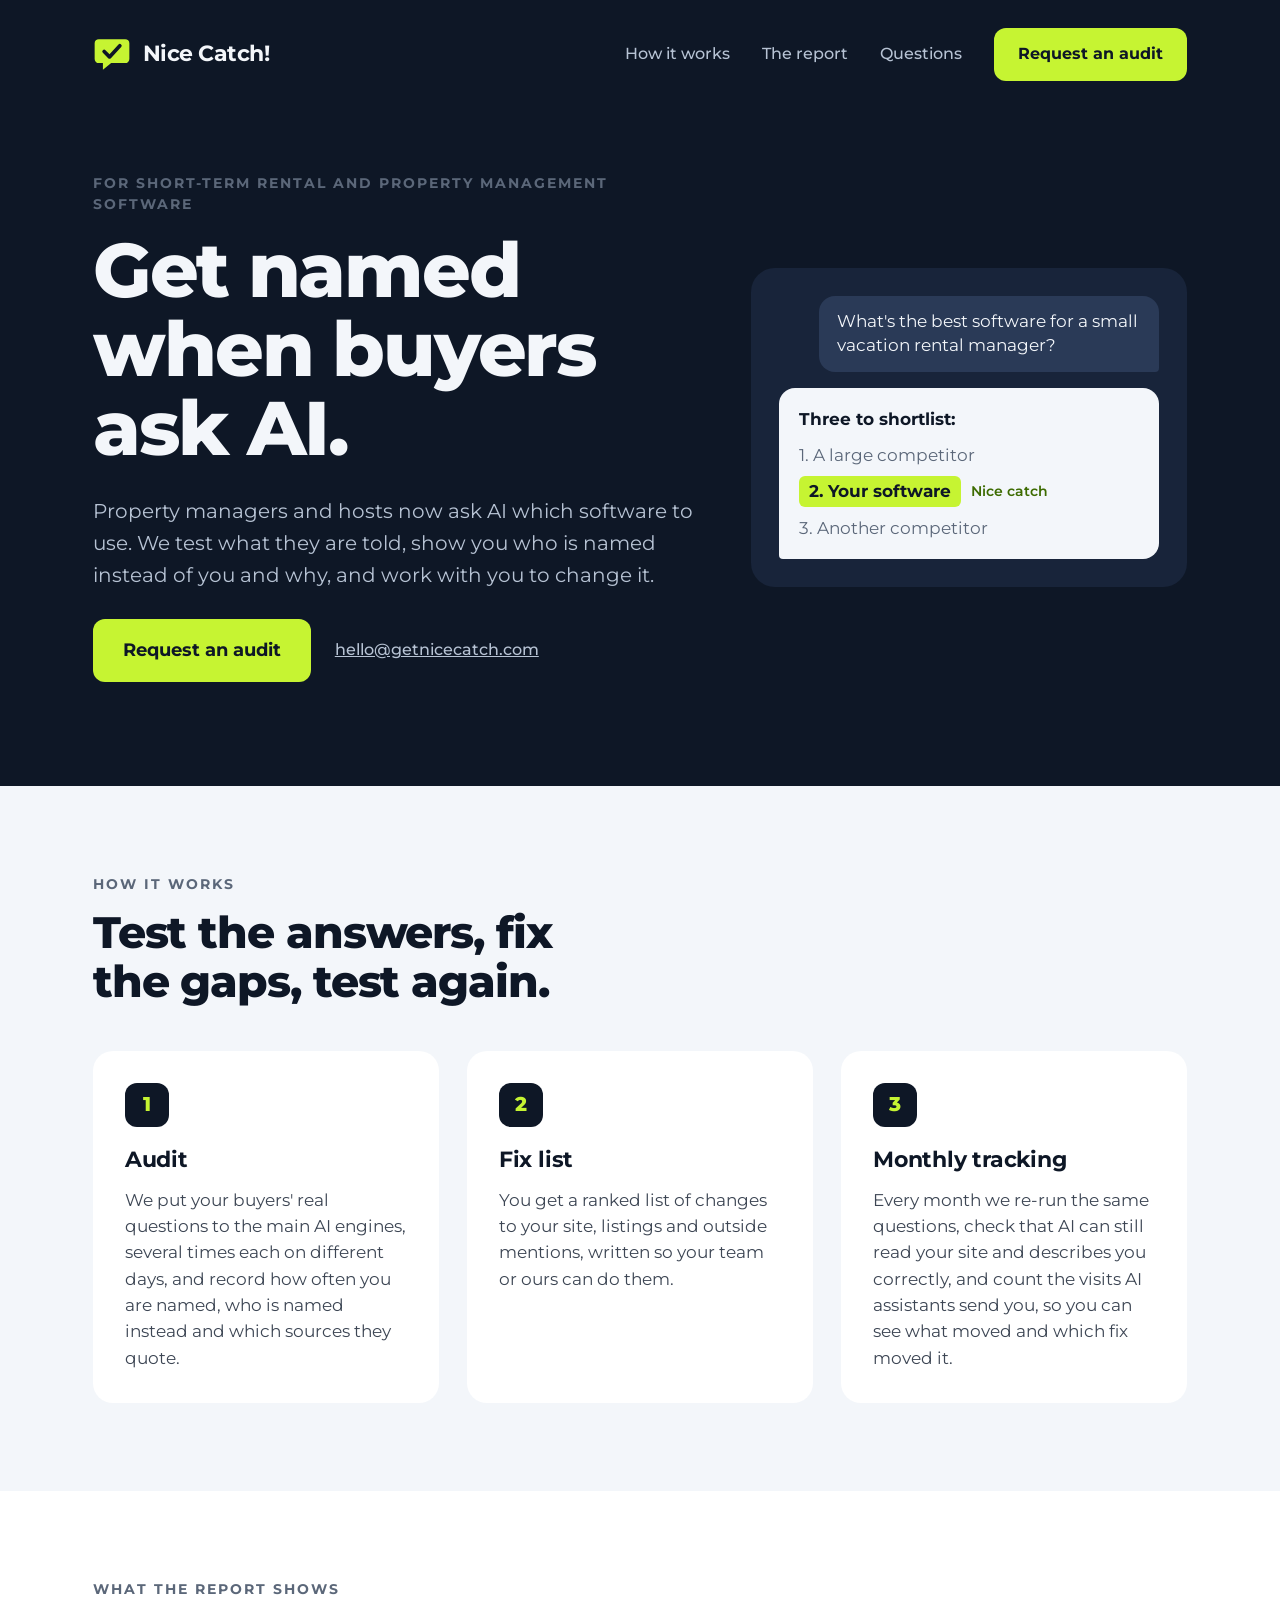
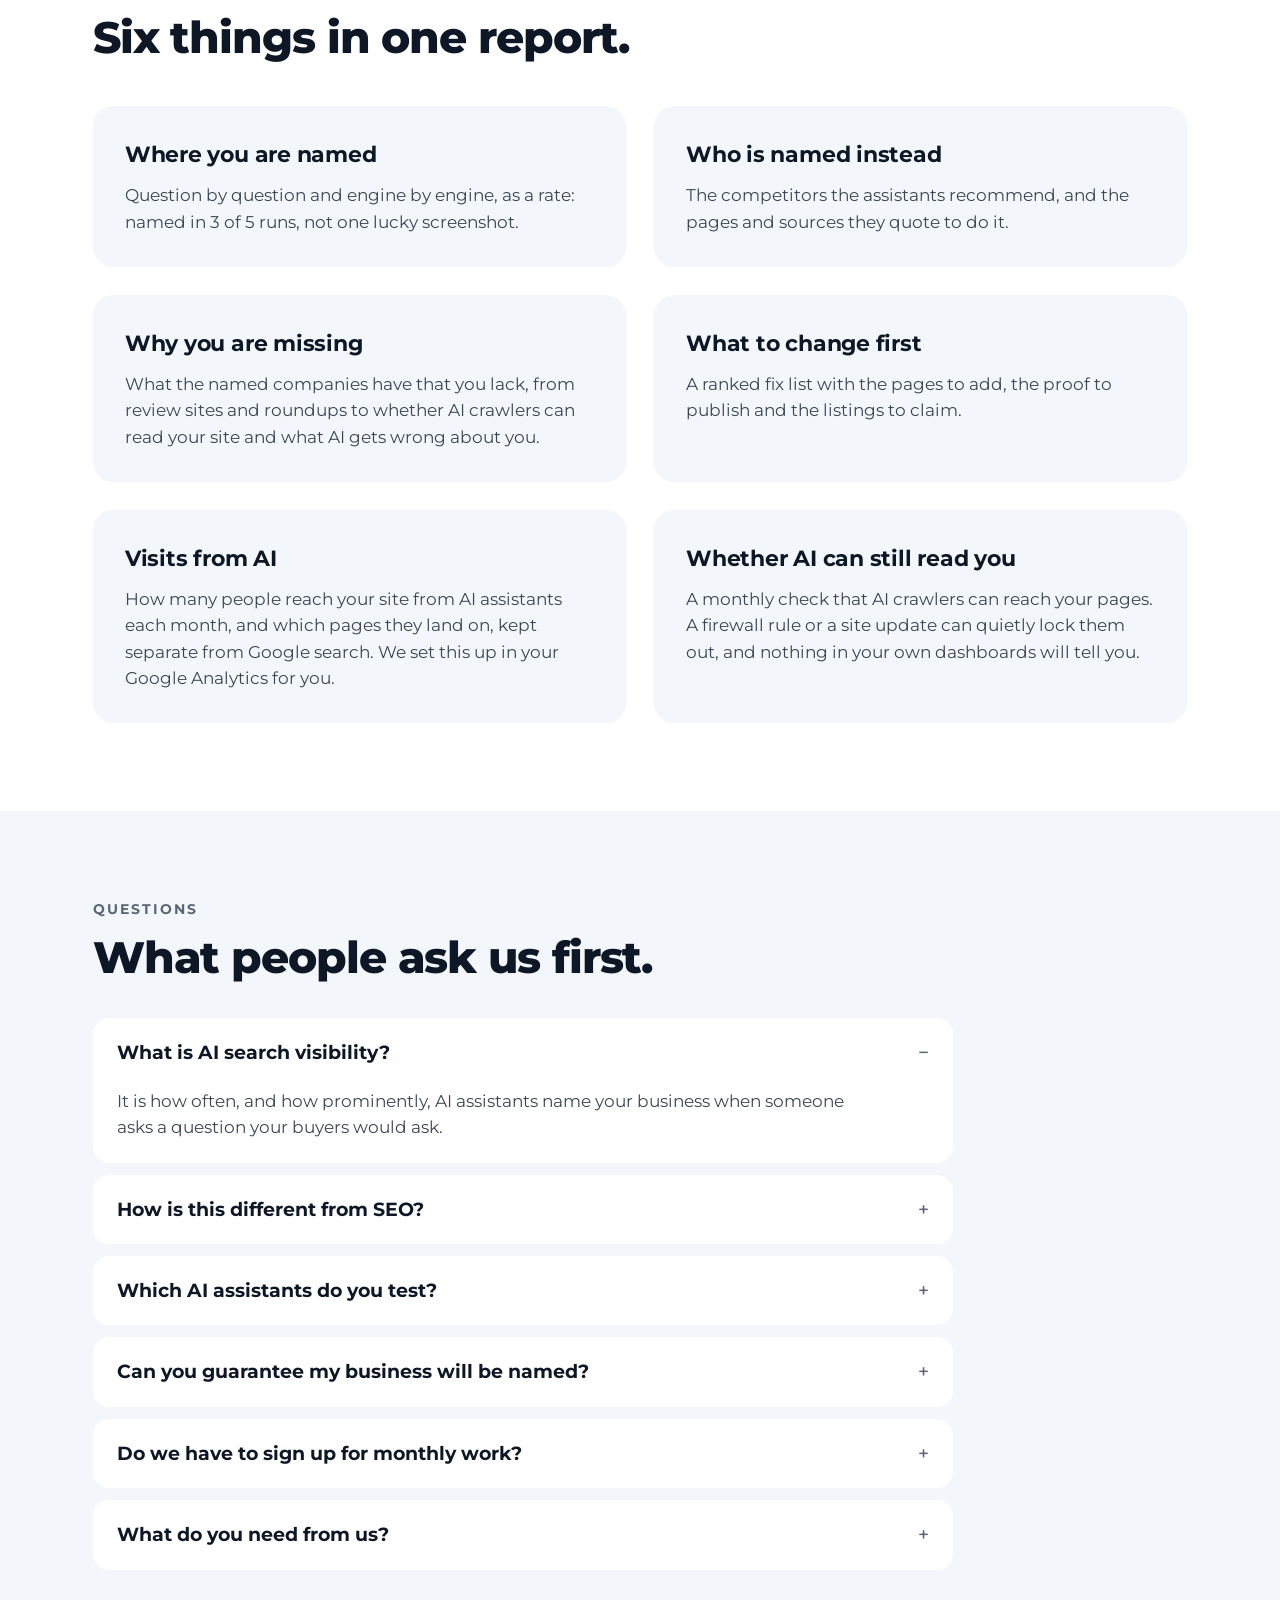
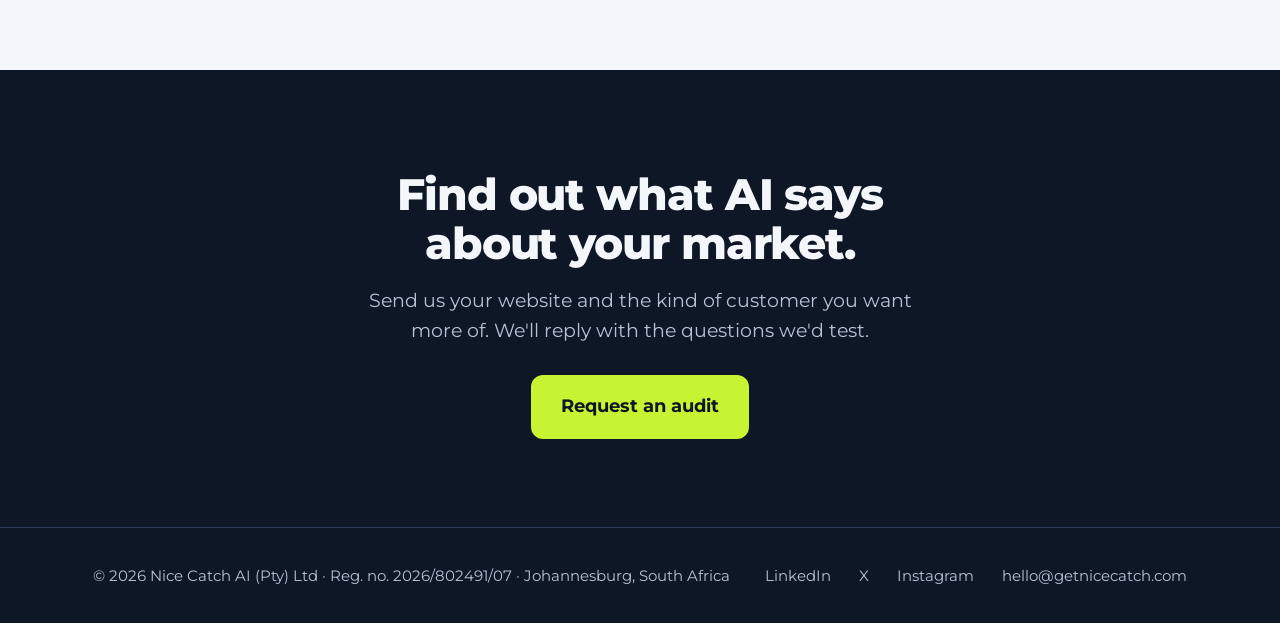
==== index.html @ 94fe6ff7 "Add monthly tracking: AI referral visits, crawler access check, audit-to-monthly FAQ Co-Authored-By:" ====
<!doctype html>
<html lang="en">
<head>
<meta charset="utf-8">
<meta name="viewport" content="width=device-width, initial-scale=1">
<title>Nice Catch! | Get named when buyers ask AI</title>
<meta name="description" content="AI search visibility audits for short-term rental and property management software companies. We test what AI tells property managers, show who is named instead of you, and why.">
<link rel="canonical" href="https://getnicecatch.com/">
<meta property="og:type" content="website">
<meta property="og:title" content="Nice Catch! | Get named when buyers ask AI">
<meta property="og:description" content="AI search visibility audits for rental and property management software: your buyers' questions, several AI engines, repeated runs, a ranked fix list and a monthly re-test.">
<meta property="og:url" content="https://getnicecatch.com/">
<meta name="theme-color" content="#0E1726">
<link rel="icon" href="data:image/svg+xml,%3Csvg xmlns='http://www.w3.org/2000/svg' viewBox='0 0 92 92'%3E%3Cpath d='M14 10h64a10 10 0 0 1 10 10v38a10 10 0 0 1-10 10H44L24 84V68H14A10 10 0 0 1 4 58V20a10 10 0 0 1 10-10z' fill='%23C6F432'/%3E%3Cpath d='M27 40l13 13 25-27' stroke='%230E1726' stroke-width='9' stroke-linecap='round' stroke-linejoin='round' fill='none'/%3E%3C/svg%3E">
<link rel="preconnect" href="https://fonts.googleapis.com">
<link rel="preconnect" href="https://fonts.gstatic.com" crossorigin>
<link rel="stylesheet" href="https://fonts.googleapis.com/css2?family=Montserrat:wght@400;500;600;700;800&display=swap">
<script type="application/ld+json">
{
  "@context": "https://schema.org",
  "@graph": [
    {
      "@type": "Organization",
      "@id": "https://getnicecatch.com/#org",
      "name": "Nice Catch AI",
      "alternateName": "Nice Catch!",
      "legalName": "Nice Catch AI (Pty) Ltd",
      "url": "https://getnicecatch.com/",
      "email": "hello@getnicecatch.com",
      "slogan": "Get named when buyers ask AI.",
      "description": "Nice Catch AI is an AI search visibility service. It works with short-term rental and property management software companies. It tests what AI assistants and AI search results tell their buyers, reports how often they are named and who is recommended instead, and provides a ranked fix list, monthly re-tests and monthly tracking of visits from AI assistants.",
      "areaServed": "Worldwide",
      "address": {"@type": "PostalAddress", "addressLocality": "Johannesburg", "addressCountry": "ZA"},
      "knowsAbout": ["AI search visibility", "Generative engine optimisation", "Answer engine optimisation", "Vacation rental software", "Property management software"],
      "sameAs": [
        "https://www.linkedin.com/company/nicecatchai",
        "https://x.com/nicecatchai",
        "https://www.instagram.com/nicecatchai"
      ]
    },
    {
      "@type": "Service",
      "name": "AI visibility audit",
      "provider": {"@id": "https://getnicecatch.com/#org"},
      "description": "At least ten buyer questions, each asked several times across the main AI assistants and AI search results, with a check of the sources AI cites and of AI crawler access, a written report and a ranked fix list."
    },
    {
      "@type": "Service",
      "name": "Monthly AI visibility",
      "provider": {"@id": "https://getnicecatch.com/#org"},
      "description": "Follows the audit. A monthly re-test of the same buyer questions, a check that AI crawlers can still read the site and that AI describes the business correctly, visits from AI assistants measured in the client's Google Analytics 4, and a one-page report with the next fixes."
    },
    {
      "@type": "FAQPage",
      "mainEntity": [
        {"@type": "Question", "name": "What is AI search visibility?", "acceptedAnswer": {"@type": "Answer", "text": "It is how often, and how prominently, AI assistants name your business when someone asks a question your buyers would ask."}},
        {"@type": "Question", "name": "How is this different from SEO?", "acceptedAnswer": {"@type": "Answer", "text": "SEO aims for a high position in a list of links. AI assistants give one answer with a few names in it. Much of the groundwork overlaps, but the assistants reward specific, quotable facts and mentions on other sites more than keywords."}},
        {"@type": "Question", "name": "Which AI assistants do you test?", "acceptedAnswer": {"@type": "Answer", "text": "The main AI assistants your buyers use, plus the AI answers at the top of search results. They often disagree with each other, and the same question can get a different answer an hour later, so we ask each question several times, at different times of day, and report how often you are named."}},
        {"@type": "Question", "name": "Can you guarantee my business will be named?", "acceptedAnswer": {"@type": "Answer", "text": "No. Nobody controls what the assistants say, and answers vary from day to day. What we can do is measure where you stand, make the changes most likely to help, and re-test so you can see what moved."}},
        {"@type": "Question", "name": "Do we have to sign up for monthly work?", "acceptedAnswer": {"@type": "Answer", "text": "No. The audit stands on its own and the fix list is yours to keep. If you want the results tracked after the fixes go live, the audit can continue as a monthly plan."}},
        {"@type": "Question", "name": "What do you need from us?", "acceptedAnswer": {"@type": "Answer", "text": "About an hour to agree the questions and collect facts about your business, and someone who can make changes to your website."}}
      ]
    }
  ]
}
</script>
<style>
:root{--ink:#0E1726;--ink-2:#18243A;--ink-3:#2A3A57;--lime:#C6F432;--lime-ink:#3D6B00;--paper:#F3F6FA;--white:#FFFFFF;--body:#3D4654;--muted:#5B6779;--soft:#B7C3D4;--gutter:clamp(20px,6vw,96px)}
*{box-sizing:border-box}
html{scroll-behavior:smooth}
body{margin:0;font-family:'Montserrat',system-ui,-apple-system,'Segoe UI',sans-serif;background:var(--paper);color:var(--ink);line-height:1.55;-webkit-font-smoothing:antialiased}
a{color:inherit}
a:focus-visible,summary:focus-visible{outline:3px solid var(--lime);outline-offset:3px;border-radius:6px}
.wrap{max-width:1248px;margin:0 auto;padding-left:var(--gutter);padding-right:var(--gutter)}
.dark{background:var(--ink);color:var(--paper)}
.nav{display:flex;align-items:center;justify-content:space-between;gap:16px;padding-top:28px;padding-bottom:28px}
.brand{display:flex;align-items:center;gap:12px;font-weight:700;font-size:22px;letter-spacing:-.5px;text-decoration:none}
.links{display:flex;align-items:center;gap:32px;font-size:16px;font-weight:500;color:var(--soft)}
.links a{text-decoration:none}
.links a:hover{color:var(--white)}
.btn{display:inline-block;background:var(--lime);color:var(--ink);font-weight:700;text-decoration:none;padding:14px 24px;border-radius:12px;white-space:nowrap}
.btn:hover{filter:brightness(1.06)}
.btn.big{font-size:18px;padding:18px 30px}
.hero{display:grid;grid-template-columns:7fr 5fr;gap:48px;align-items:center;padding-top:64px;padding-bottom:104px}
h1{font-size:clamp(40px,6.2vw,76px);font-weight:800;letter-spacing:-.03em;line-height:1.04;margin:0;text-wrap:balance}
.lede{font-size:clamp(18px,1.6vw,22px);color:var(--soft);max-width:620px;margin:28px 0}
.cta{display:flex;flex-wrap:wrap;gap:16px 24px;align-items:center}
.cta .mail{color:var(--soft);font-weight:500}
.chat{background:var(--ink-2);border-radius:24px;padding:28px;display:flex;flex-direction:column;gap:16px}
.q{align-self:flex-end;background:var(--ink-3);padding:14px 18px;border-radius:16px 16px 4px 16px;max-width:340px;font-size:17px;line-height:1.4}
.a{background:var(--paper);color:var(--ink);padding:18px 20px;border-radius:16px 16px 16px 4px;font-size:17px}
.a ol{list-style:none;margin:10px 0 0;padding:0;display:flex;flex-direction:column;gap:8px;color:var(--muted)}
.a .you{display:flex;flex-wrap:wrap;align-items:center;gap:10px;color:var(--ink)}
.a .you b{background:var(--lime);padding:2px 10px;border-radius:6px}
.a .you span{font-size:14px;font-weight:600;color:var(--lime-ink)}
section{padding-top:88px;padding-bottom:88px}
.eyebrow{font-size:14px;font-weight:700;letter-spacing:2px;text-transform:uppercase;color:var(--muted);margin:0}
h2{font-size:clamp(30px,3.6vw,44px);font-weight:800;letter-spacing:-.025em;line-height:1.12;margin:12px 0 0;max-width:800px;text-wrap:balance}
.grid{display:grid;gap:28px;margin-top:44px}
.g3{grid-template-columns:repeat(3,1fr)}
.g2{grid-template-columns:repeat(2,1fr)}
.card{background:var(--white);border-radius:20px;padding:32px}
.white{background:var(--white)}
.white .card{background:var(--paper)}
.card h3{font-size:22px;font-weight:700;margin:0 0 10px;letter-spacing:-.01em}
.card p{margin:0;font-size:17px;color:var(--body)}
.num{width:44px;height:44px;border-radius:12px;background:var(--ink);color:var(--lime);font-weight:800;font-size:20px;display:flex;align-items:center;justify-content:center;margin-bottom:16px}
.price{font-size:clamp(40px,4.4vw,52px);font-weight:800;letter-spacing:-.03em;line-height:1;margin:6px 0 14px}
.price small{font-size:18px;font-weight:500;letter-spacing:0;color:var(--soft)}
.card.dark{background:var(--ink)}
.card.dark p{color:var(--soft)}
.card.dark .price{color:var(--lime)}
.faq{max-width:860px;margin-top:36px}
details{background:var(--white);border-radius:16px;padding:0 24px;margin-bottom:12px}
summary{cursor:pointer;font-weight:700;font-size:19px;padding:20px 0;list-style:none;display:flex;justify-content:space-between;gap:16px}
summary::-webkit-details-marker{display:none}
summary::after{content:"+";font-weight:500;color:var(--muted)}
details[open] summary::after{content:"\2212"}
details p{margin:0;padding:0 0 22px;font-size:17px;color:var(--body);max-width:68ch}
.close{text-align:center}
.close h2{margin-left:auto;margin-right:auto}
.close p{color:var(--soft);font-size:19px;max-width:560px;margin:18px auto 30px}
footer{border-top:1px solid var(--ink-3)}
.foot{display:flex;flex-wrap:wrap;align-items:center;justify-content:space-between;gap:20px 32px;padding-top:36px;padding-bottom:36px;color:var(--soft);font-size:15px}
.foot nav{display:flex;flex-wrap:wrap;gap:12px 28px}
.foot a{text-decoration:none}
.foot a:hover{color:var(--white)}
@media (max-width:900px){
.hero{grid-template-columns:1fr;padding-top:36px;padding-bottom:72px}
.g3,.g2{grid-template-columns:1fr}
.links a:not(.btn){display:none}
section{padding-top:64px;padding-bottom:64px}
}
@media (max-width:420px){.btn{padding:12px 16px;font-size:15px}.brand{font-size:19px}.card{padding:24px}}
@media (prefers-reduced-motion:reduce){html{scroll-behavior:auto}}
</style>
</head>
<body>
<header class="dark">
<div class="wrap nav">
<a class="brand" href="#top" aria-label="Nice Catch! home">
<svg width="38" height="38" viewBox="0 0 92 92" fill="none" aria-hidden="true"><path d="M14 10h64a10 10 0 0 1 10 10v38a10 10 0 0 1-10 10H44L24 84V68H14A10 10 0 0 1 4 58V20a10 10 0 0 1 10-10z" fill="#C6F432"/><path d="M27 40l13 13 25-27" stroke="#0E1726" stroke-width="9" stroke-linecap="round" stroke-linejoin="round"/></svg>
Nice Catch!
</a>
<nav class="links" aria-label="Main">
<a href="#how">How it works</a>
<a href="#report">The report</a>
<a href="#faq">Questions</a>
<a class="btn" href="mailto:hello@getnicecatch.com?subject=Audit%20request">Request an audit</a>
</nav>
</div>
<div class="wrap hero" id="top">
<div>
<p class="eyebrow" style="margin-bottom:14px">For short-term rental and property management software</p>
<h1>Get named when buyers ask AI.</h1>
<p class="lede">Property managers and hosts now ask AI which software to use. We test what they are told, show you who is named instead of you and why, and work with you to change it.</p>
<div class="cta">
<a class="btn big" href="mailto:hello@getnicecatch.com?subject=Audit%20request">Request an audit</a>
<a class="mail" href="mailto:hello@getnicecatch.com">hello@getnicecatch.com</a>
</div>
</div>
<div class="chat" role="img" aria-label="Illustration of an AI assistant answering a buyer's question with a shortlist that includes your company">
<div class="q">What's the best software for a small vacation rental manager?</div>
<div class="a">
<strong>Three to shortlist:</strong>
<ol>
<li>1. A large competitor</li>
<li class="you"><b>2. Your software</b><span>Nice catch</span></li>
<li>3. Another competitor</li>
</ol>
</div>
</div>
</div>
</header>

<main>
<section id="how">
<div class="wrap">
<p class="eyebrow">How it works</p>
<h2>Test the answers, fix the gaps, test again.</h2>
<div class="grid g3">
<div class="card"><div class="num">1</div><h3>Audit</h3><p>We put your buyers' real questions to the main AI engines, several times each on different days, and record how often you are named, who is named instead and which sources they quote.</p></div>
<div class="card"><div class="num">2</div><h3>Fix list</h3><p>You get a ranked list of changes to your site, listings and outside mentions, written so your team or ours can do them.</p></div>
<div class="card"><div class="num">3</div><h3>Monthly tracking</h3><p>Every month we re-run the same questions, check that AI can still read your site and describes you correctly, and count the visits AI assistants send you, so you can see what moved and which fix moved it.</p></div>
</div>
</div>
</section>

<section id="report" class="white">
<div class="wrap">
<p class="eyebrow">What the report shows</p>
<h2>Six things in one report.</h2>
<div class="grid g2">
<div class="card"><h3>Where you are named</h3><p>Question by question and engine by engine, as a rate: named in 3 of 5 runs, not one lucky screenshot.</p></div>
<div class="card"><h3>Who is named instead</h3><p>The competitors the assistants recommend, and the pages and sources they quote to do it.</p></div>
<div class="card"><h3>Why you are missing</h3><p>What the named companies have that you lack, from review sites and roundups to whether AI crawlers can read your site and what AI gets wrong about you.</p></div>
<div class="card"><h3>What to change first</h3><p>A ranked fix list with the pages to add, the proof to publish and the listings to claim.</p></div>
<div class="card"><h3>Visits from AI</h3><p>How many people reach your site from AI assistants each month, and which pages they land on, kept separate from Google search. We set this up in your Google Analytics for you.</p></div>
<div class="card"><h3>Whether AI can still read you</h3><p>A monthly check that AI crawlers can reach your pages. A firewall rule or a site update can quietly lock them out, and nothing in your own dashboards will tell you.</p></div>
</div>
</div>
</section>

<section id="faq">
<div class="wrap">
<p class="eyebrow">Questions</p>
<h2>What people ask us first.</h2>
<div class="faq">
<details open><summary>What is AI search visibility?</summary><p>It is how often, and how prominently, AI assistants name your business when someone asks a question your buyers would ask.</p></details>
<details><summary>How is this different from SEO?</summary><p>SEO aims for a high position in a list of links. AI assistants give one answer with a few names in it. Much of the groundwork overlaps, but the assistants reward specific, quotable facts and mentions on other sites more than keywords.</p></details>
<details><summary>Which AI assistants do you test?</summary><p>The main AI assistants your buyers use, plus the AI answers at the top of search results. They often disagree with each other, and the same question can get a different answer an hour later, so we ask each question several times, at different times of day, and report how often you are named.</p></details>
<details><summary>Can you guarantee my business will be named?</summary><p>No. Nobody controls what the assistants say, and answers vary from day to day. What we can do is measure where you stand, make the changes most likely to help, and re-test so you can see what moved.</p></details>
<details><summary>Do we have to sign up for monthly work?</summary><p>No. The audit stands on its own and the fix list is yours to keep. If you want the results tracked after the fixes go live, the audit can continue as a monthly plan.</p></details>
<details><summary>What do you need from us?</summary><p>About an hour to agree the questions and collect facts about your business, and someone who can make changes to your website.</p></details>
</div>
</div>
</section>

<section class="dark close">
<div class="wrap">
<h2>Find out what AI says about your market.</h2>
<p>Send us your website and the kind of customer you want more of. We'll reply with the questions we'd test.</p>
<a class="btn big" href="mailto:hello@getnicecatch.com?subject=Audit%20request">Request an audit</a>
</div>
</section>
</main>

<footer class="dark">
<div class="wrap foot">
<div>© 2026 Nice Catch AI (Pty) Ltd · Reg. no. 2026/802491/07 · Johannesburg, South Africa</div>
<nav aria-label="Social and contact">
<a href="https://www.linkedin.com/company/nicecatchai" rel="me">LinkedIn</a>
<a href="https://x.com/nicecatchai" rel="me">X</a>
<a href="https://www.instagram.com/nicecatchai" rel="me">Instagram</a>
<a href="mailto:hello@getnicecatch.com">hello@getnicecatch.com</a>
</nav>
</div>
</footer>
</body>
</html>
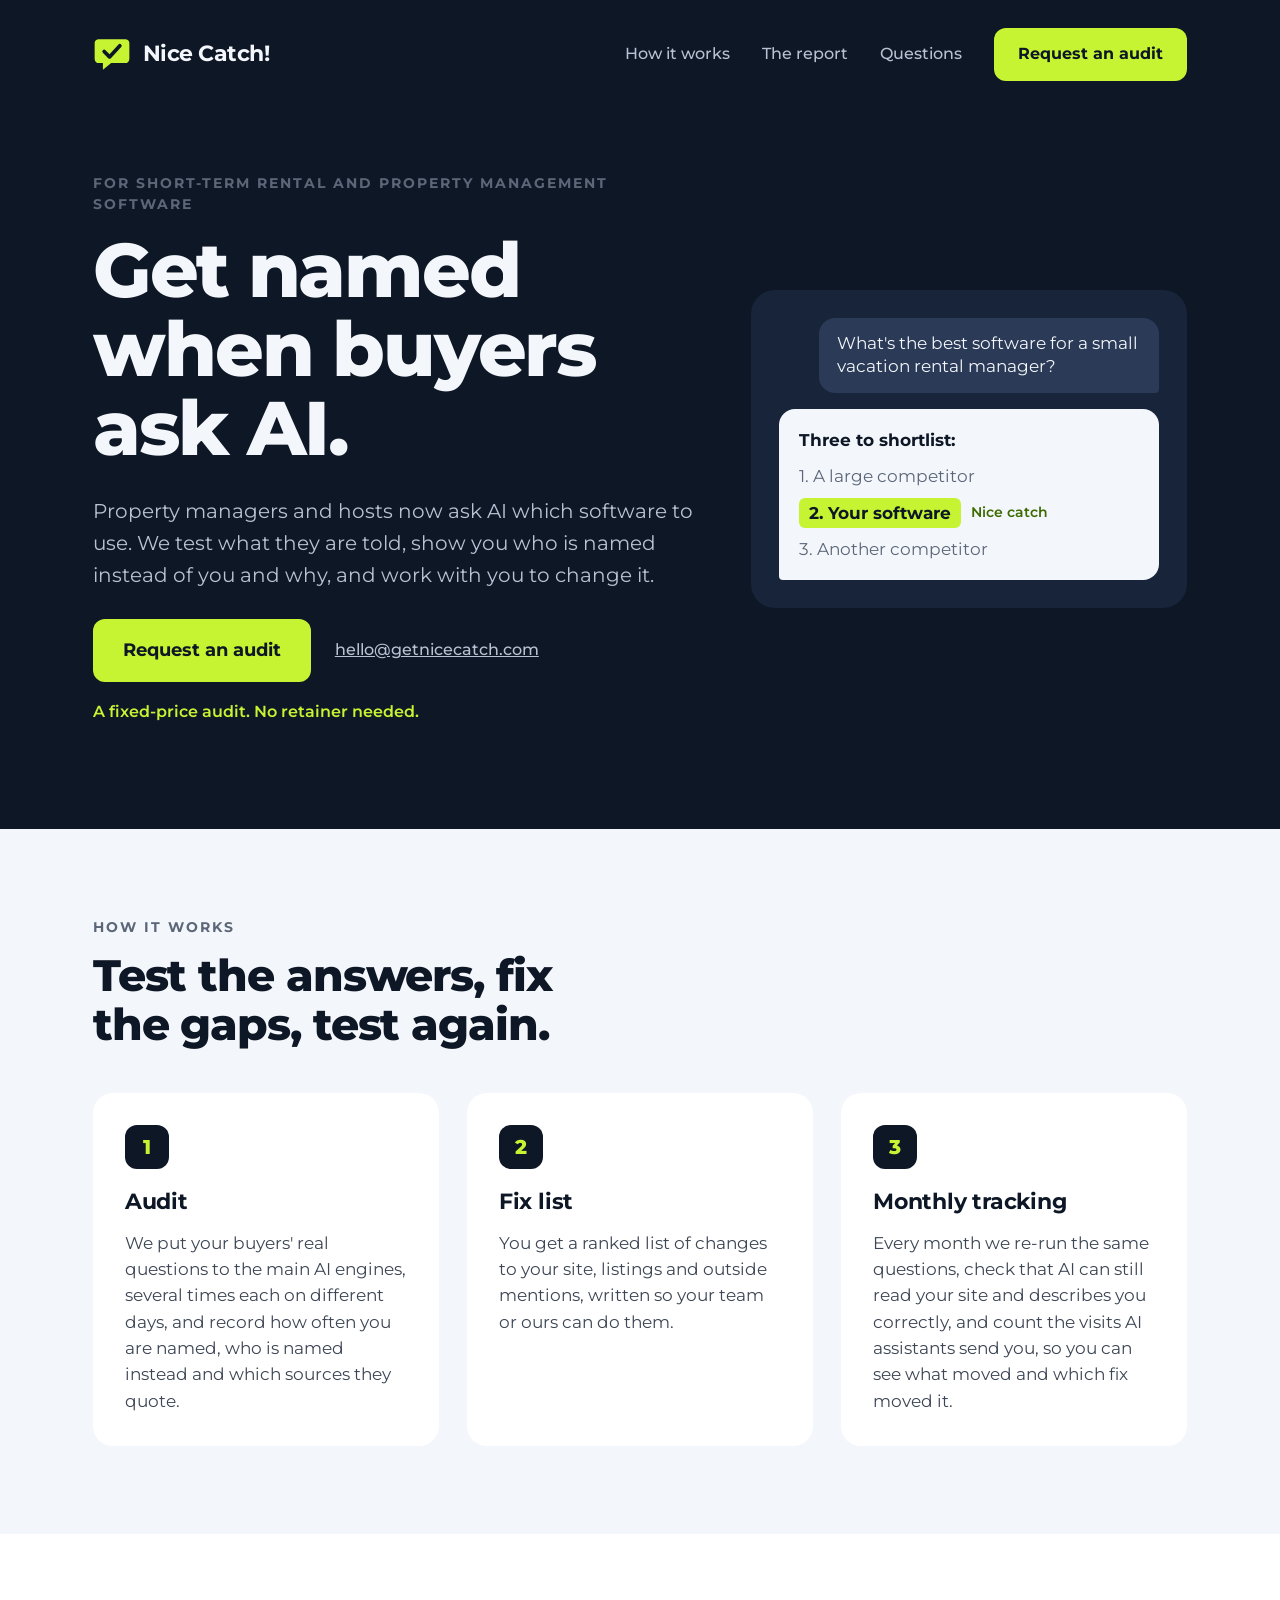
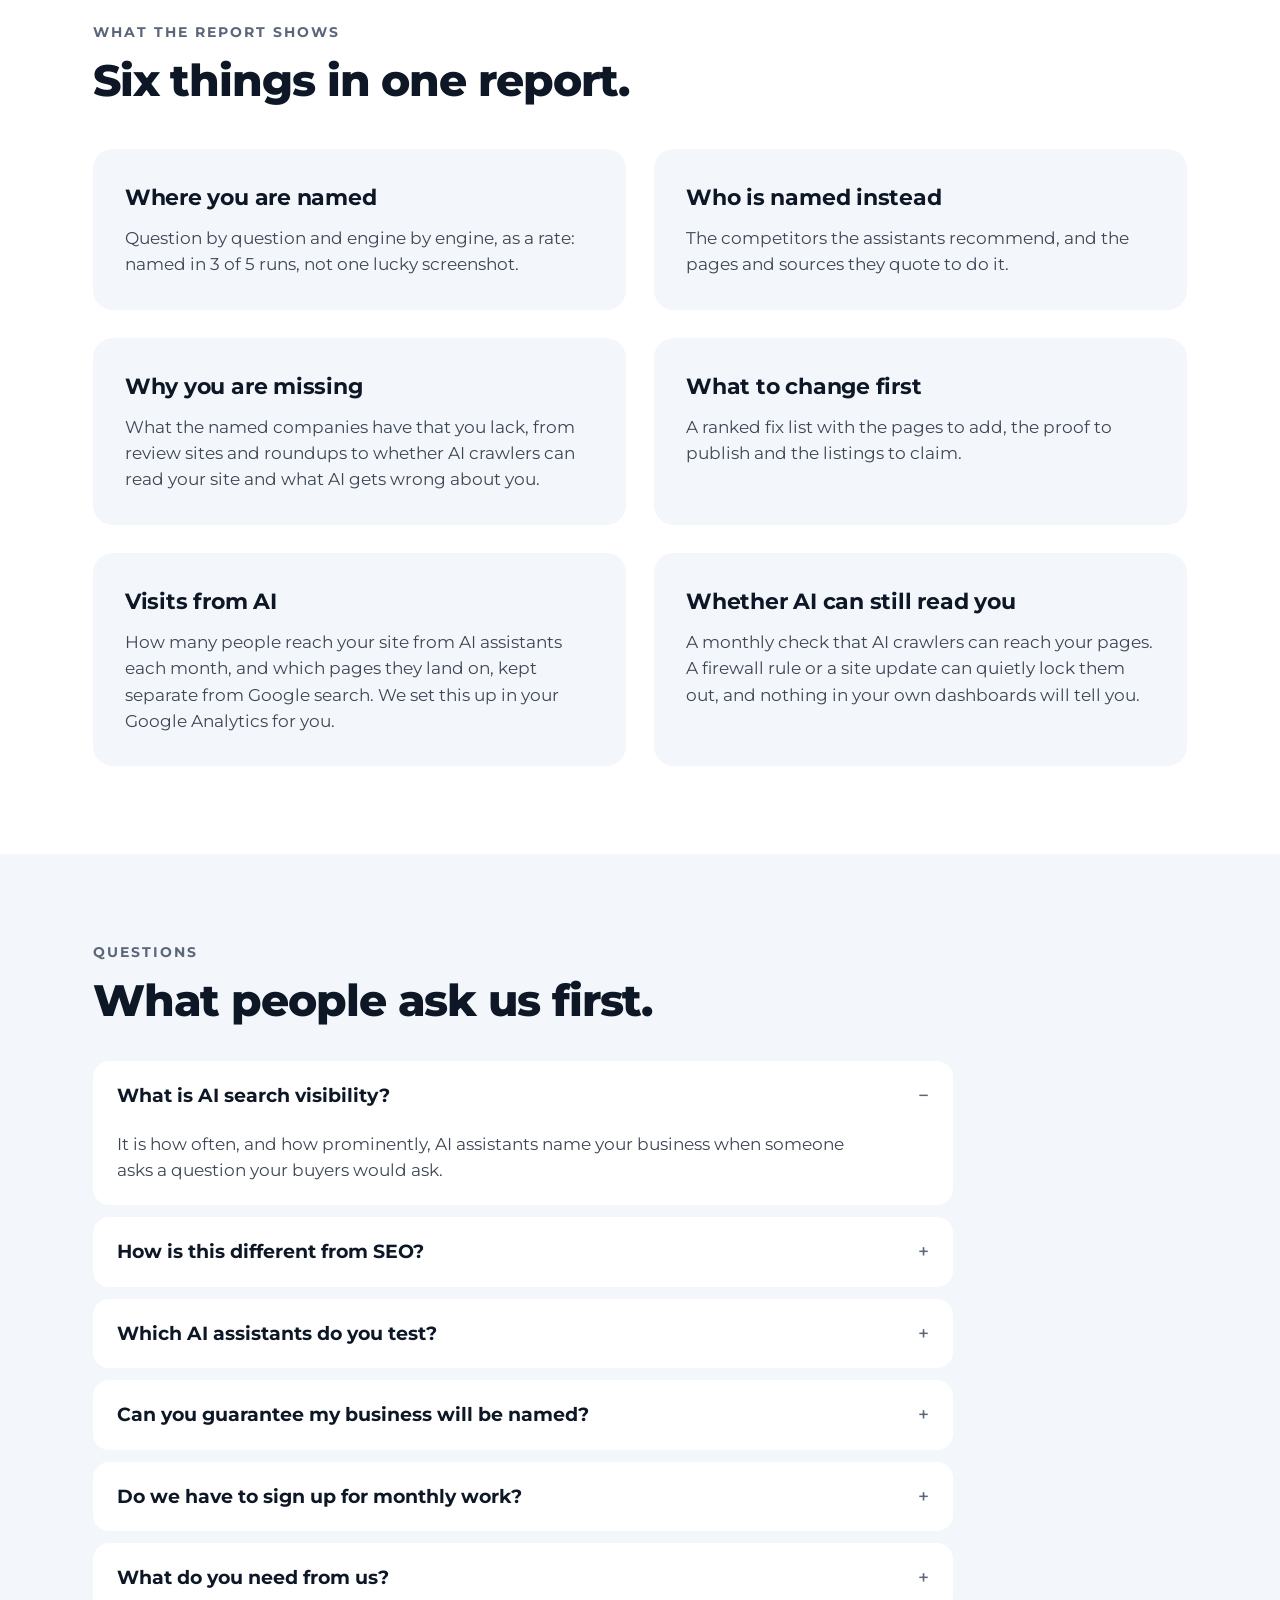
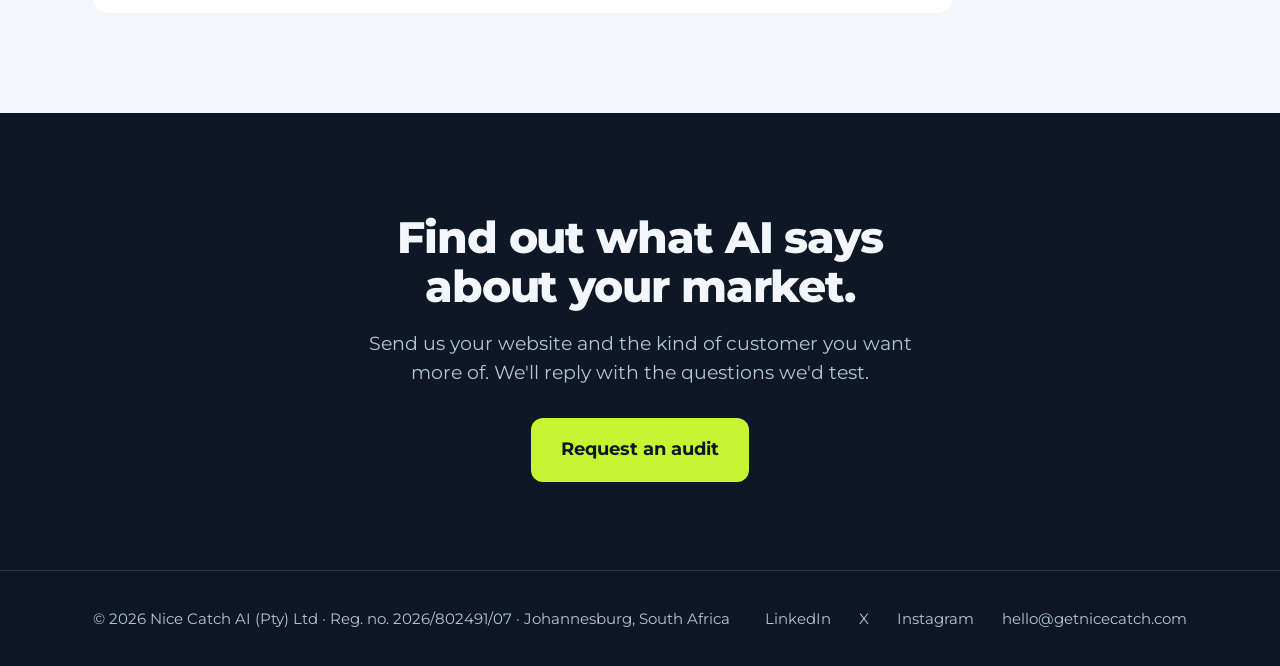
==== commit 300caa7b: "Hero: fixed-price audit, no retainer needed Co-Authored-By: Claude Opus 5.5 <noreply@anthropic.com> " ====
--- a/index.html
+++ b/index.html
@@ -86,6 +86,7 @@
 .lede{font-size:clamp(18px,1.6vw,22px);color:var(--soft);max-width:620px;margin:28px 0}
 .cta{display:flex;flex-wrap:wrap;gap:16px 24px;align-items:center}
 .cta .mail{color:var(--soft);font-weight:500}
+.promise{margin:18px 0 0;color:var(--lime);font-weight:600;font-size:16px}
 .chat{background:var(--ink-2);border-radius:24px;padding:28px;display:flex;flex-direction:column;gap:16px}
 .q{align-self:flex-end;background:var(--ink-3);padding:14px 18px;border-radius:16px 16px 4px 16px;max-width:340px;font-size:17px;line-height:1.4}
 .a{background:var(--paper);color:var(--ink);padding:18px 20px;border-radius:16px 16px 16px 4px;font-size:17px}
@@ -158,6 +159,7 @@
 <a class="btn big" href="mailto:hello@getnicecatch.com?subject=Audit%20request">Request an audit</a>
 <a class="mail" href="mailto:hello@getnicecatch.com">hello@getnicecatch.com</a>
 </div>
+<p class="promise">A fixed-price audit. No retainer needed.</p>
 </div>
 <div class="chat" role="img" aria-label="Illustration of an AI assistant answering a buyer's question with a shortlist that includes your company">
 <div class="q">What's the best software for a small vacation rental manager?</div>
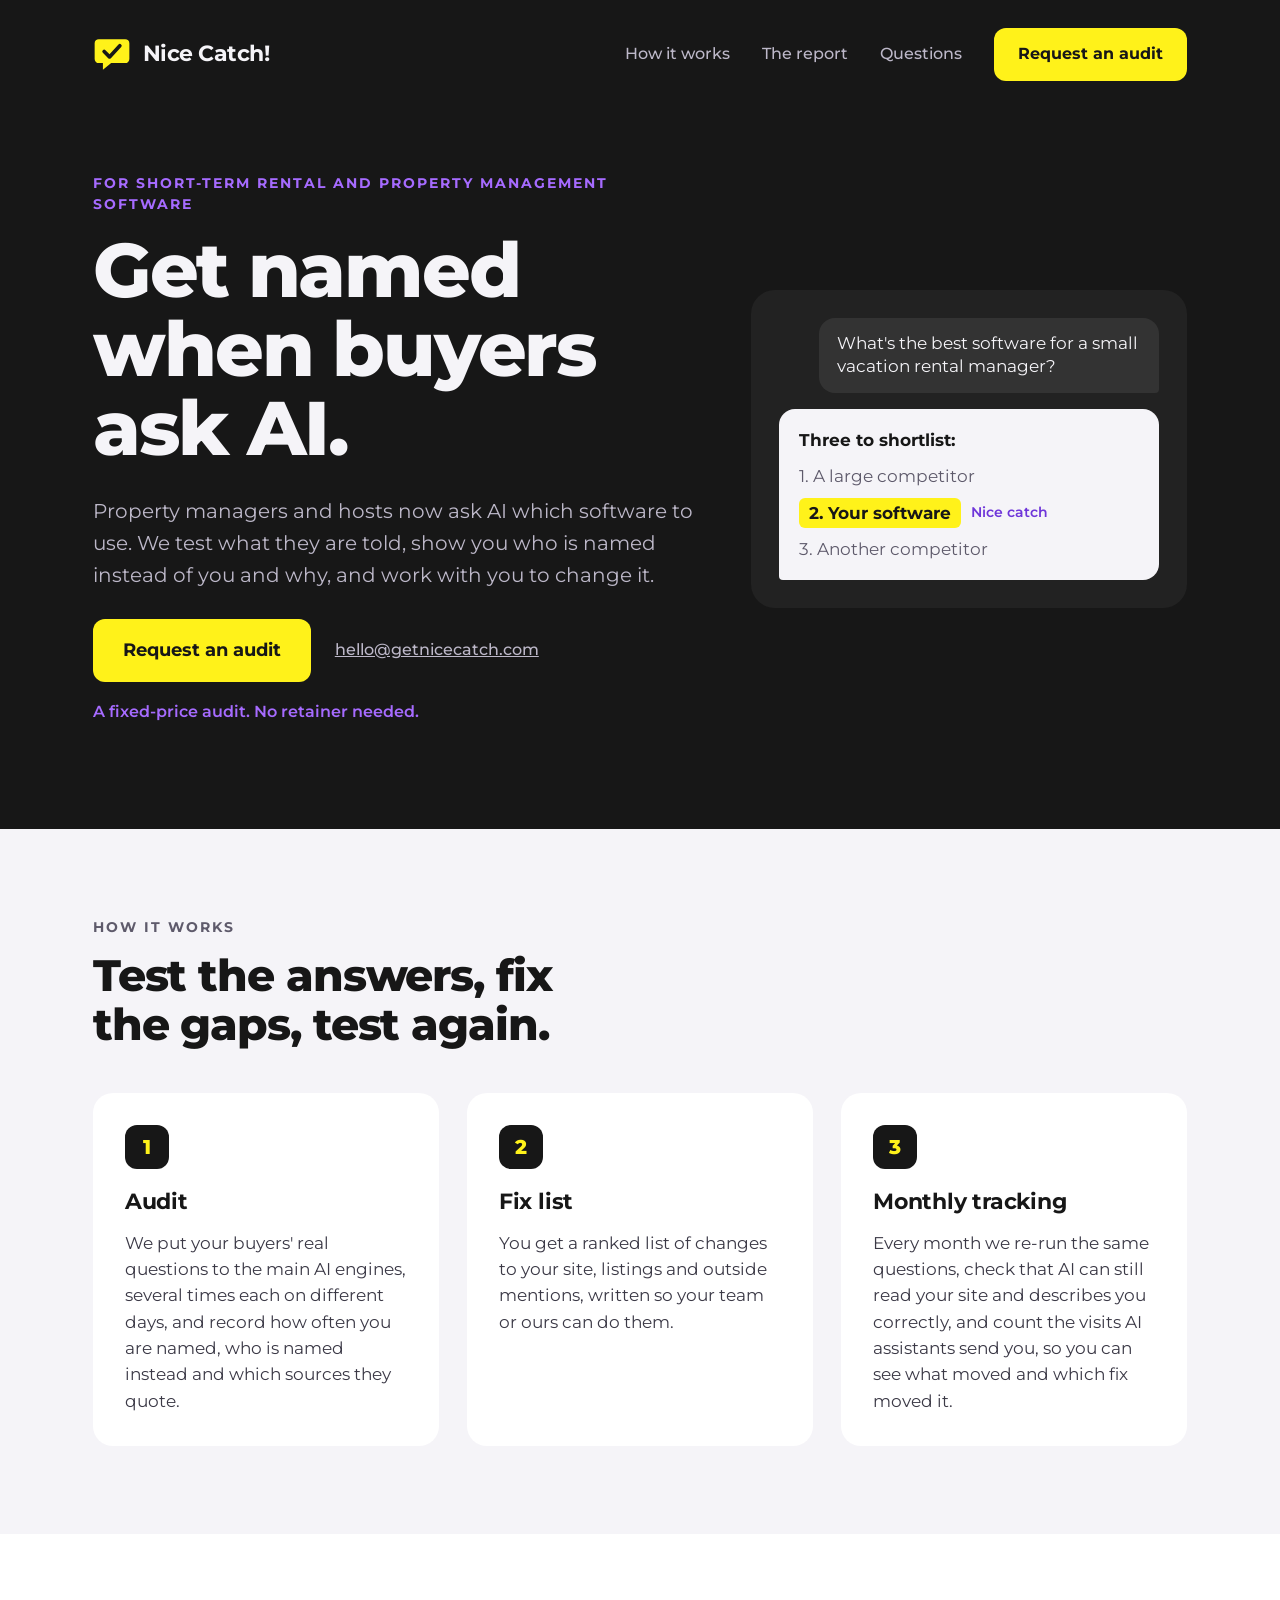
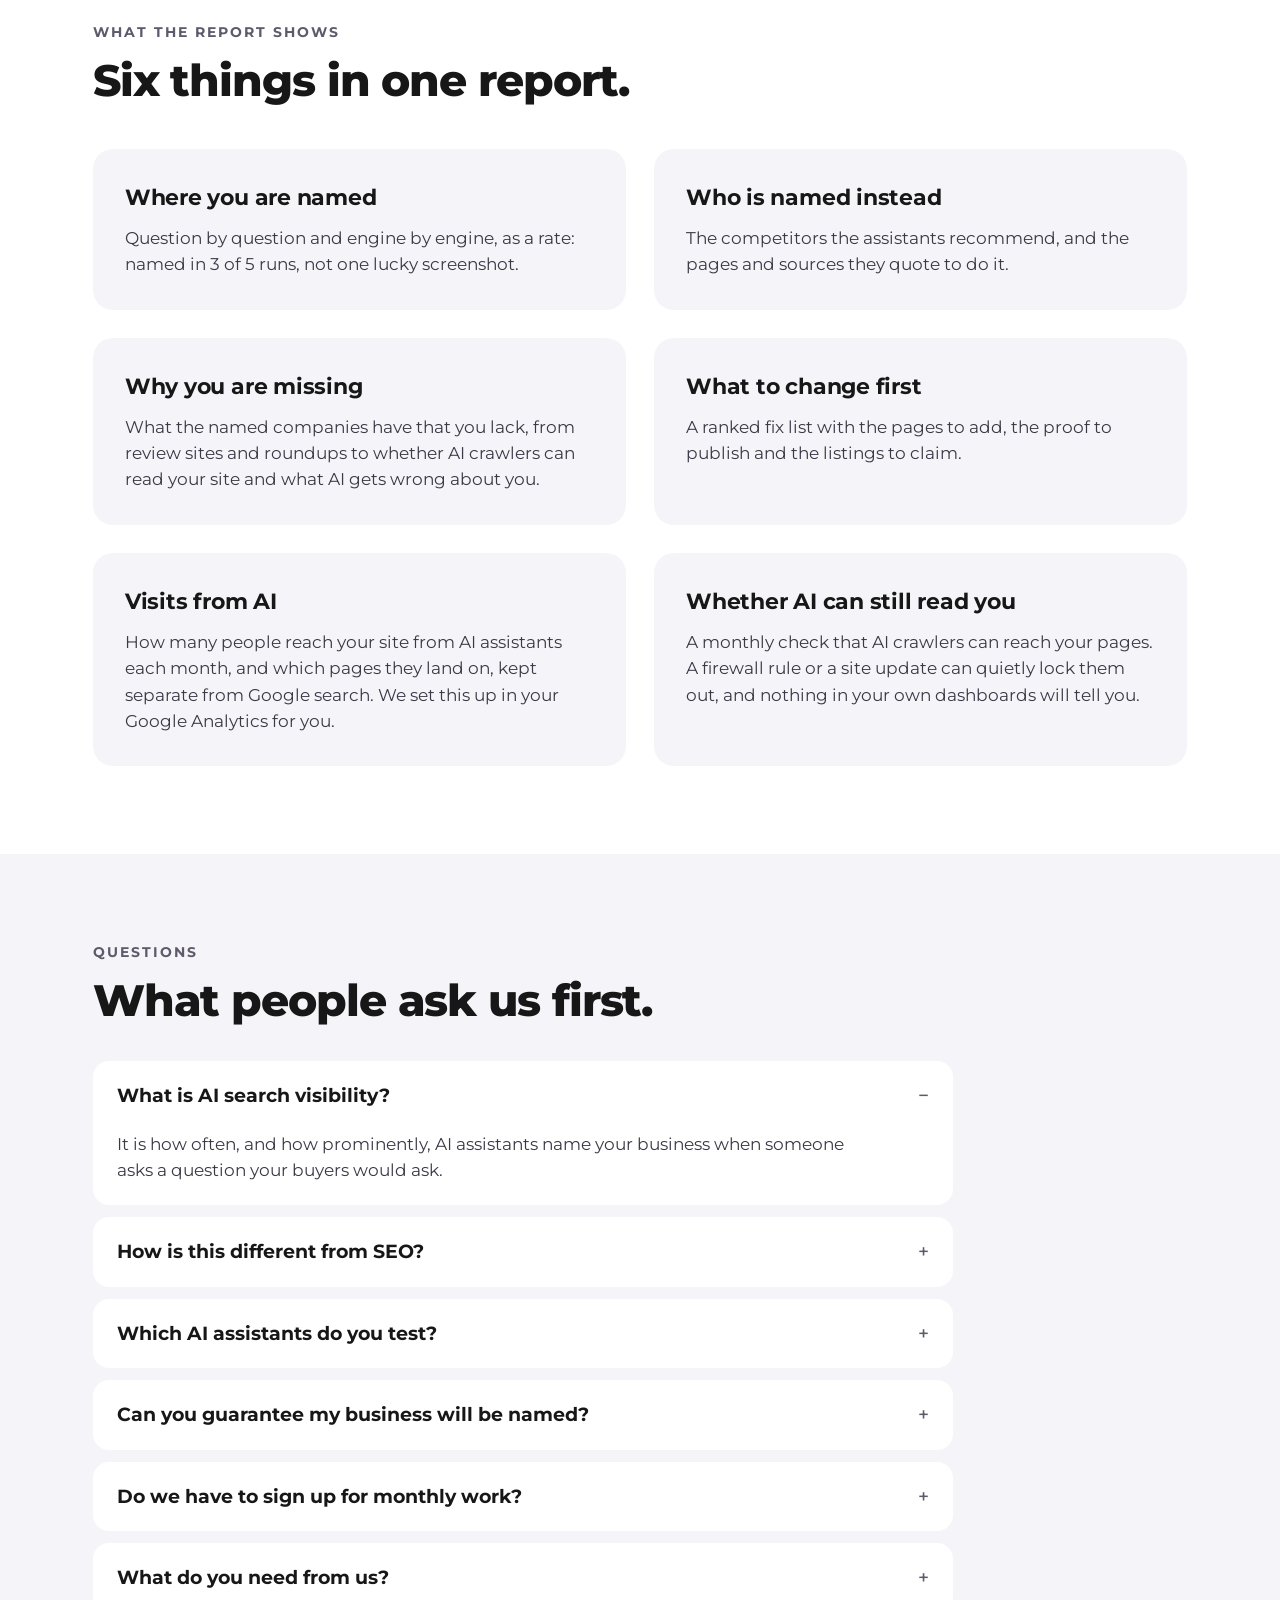
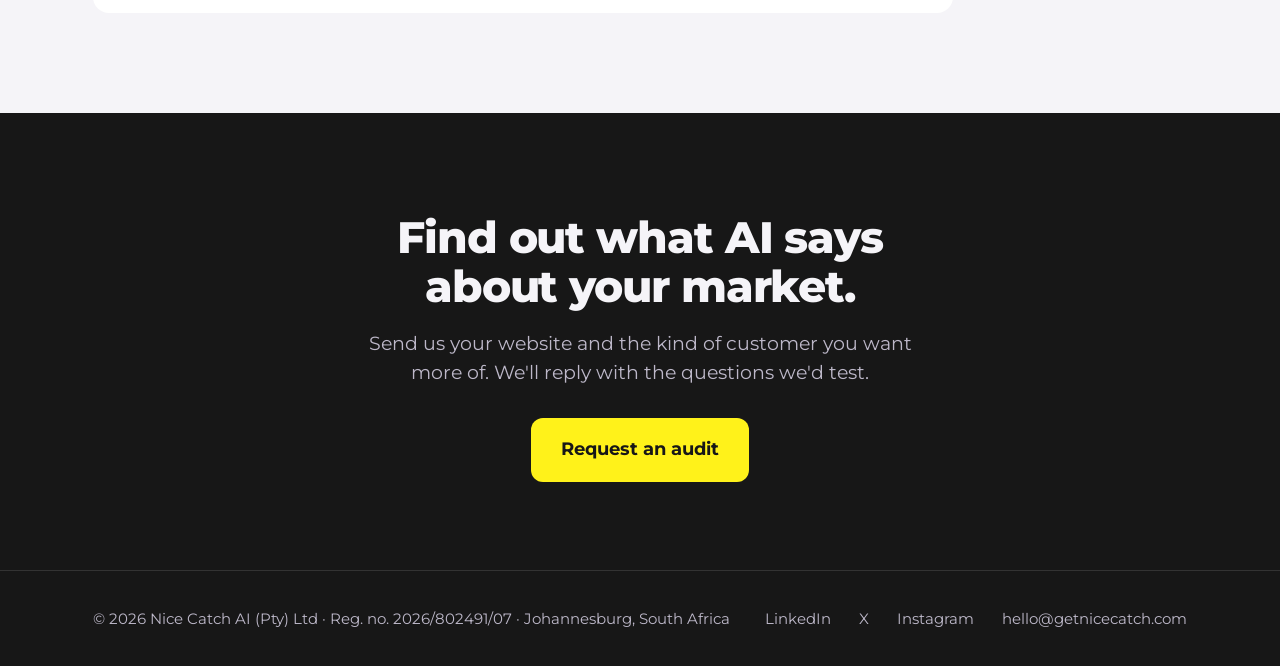
==== commit c4086c2a: "New palette: charcoal, lemon, electric lavender (preview) Co-Authored-By: Claude Opus 5.5 <noreply@a" ====
--- a/index.html
+++ b/index.html
@@ -10,8 +10,8 @@
 <meta property="og:title" content="Nice Catch! | Get named when buyers ask AI">
 <meta property="og:description" content="AI search visibility audits for rental and property management software: your buyers' questions, several AI engines, repeated runs, a ranked fix list and a monthly re-test.">
 <meta property="og:url" content="https://getnicecatch.com/">
-<meta name="theme-color" content="#0E1726">
-<link rel="icon" href="data:image/svg+xml,%3Csvg xmlns='http://www.w3.org/2000/svg' viewBox='0 0 92 92'%3E%3Cpath d='M14 10h64a10 10 0 0 1 10 10v38a10 10 0 0 1-10 10H44L24 84V68H14A10 10 0 0 1 4 58V20a10 10 0 0 1 10-10z' fill='%23C6F432'/%3E%3Cpath d='M27 40l13 13 25-27' stroke='%230E1726' stroke-width='9' stroke-linecap='round' stroke-linejoin='round' fill='none'/%3E%3C/svg%3E">
+<meta name="theme-color" content="#171717">
+<link rel="icon" href="data:image/svg+xml,%3Csvg xmlns='http://www.w3.org/2000/svg' viewBox='0 0 92 92'%3E%3Cpath d='M14 10h64a10 10 0 0 1 10 10v38a10 10 0 0 1-10 10H44L24 84V68H14A10 10 0 0 1 4 58V20a10 10 0 0 1 10-10z' fill='%23FFF21A'/%3E%3Cpath d='M27 40l13 13 25-27' stroke='%23171717' stroke-width='9' stroke-linecap='round' stroke-linejoin='round' fill='none'/%3E%3C/svg%3E">
 <link rel="preconnect" href="https://fonts.googleapis.com">
 <link rel="preconnect" href="https://fonts.gstatic.com" crossorigin>
 <link rel="stylesheet" href="https://fonts.googleapis.com/css2?family=Montserrat:wght@400;500;600;700;800&display=swap">
@@ -65,19 +65,20 @@
 }
 </script>
 <style>
-:root{--ink:#0E1726;--ink-2:#18243A;--ink-3:#2A3A57;--lime:#C6F432;--lime-ink:#3D6B00;--paper:#F3F6FA;--white:#FFFFFF;--body:#3D4654;--muted:#5B6779;--soft:#B7C3D4;--gutter:clamp(20px,6vw,96px)}
+:root{--ink:#171717;--ink-2:#222222;--ink-3:#333333;--lime:#FFF21A;--lav:#A66BFF;--lime-ink:#6E35D9;--paper:#F5F4F8;--white:#FFFFFF;--body:#3B3946;--muted:#5E5A6B;--soft:#BDB8C9;--gutter:clamp(20px,6vw,96px)}
 *{box-sizing:border-box}
 html{scroll-behavior:smooth}
 body{margin:0;font-family:'Montserrat',system-ui,-apple-system,'Segoe UI',sans-serif;background:var(--paper);color:var(--ink);line-height:1.55;-webkit-font-smoothing:antialiased}
 a{color:inherit}
-a:focus-visible,summary:focus-visible{outline:3px solid var(--lime);outline-offset:3px;border-radius:6px}
+a:focus-visible,summary:focus-visible{outline:3px solid var(--lav);outline-offset:3px;border-radius:6px}
 .wrap{max-width:1248px;margin:0 auto;padding-left:var(--gutter);padding-right:var(--gutter)}
 .dark{background:var(--ink);color:var(--paper)}
+.dark .eyebrow{color:var(--lav)}
 .nav{display:flex;align-items:center;justify-content:space-between;gap:16px;padding-top:28px;padding-bottom:28px}
 .brand{display:flex;align-items:center;gap:12px;font-weight:700;font-size:22px;letter-spacing:-.5px;text-decoration:none}
 .links{display:flex;align-items:center;gap:32px;font-size:16px;font-weight:500;color:var(--soft)}
 .links a{text-decoration:none}
-.links a:hover{color:var(--white)}
+.links a:hover{color:var(--lav)}
 .btn{display:inline-block;background:var(--lime);color:var(--ink);font-weight:700;text-decoration:none;padding:14px 24px;border-radius:12px;white-space:nowrap}
 .btn:hover{filter:brightness(1.06)}
 .btn.big{font-size:18px;padding:18px 30px}
@@ -86,7 +87,7 @@
 .lede{font-size:clamp(18px,1.6vw,22px);color:var(--soft);max-width:620px;margin:28px 0}
 .cta{display:flex;flex-wrap:wrap;gap:16px 24px;align-items:center}
 .cta .mail{color:var(--soft);font-weight:500}
-.promise{margin:18px 0 0;color:var(--lime);font-weight:600;font-size:16px}
+.promise{margin:18px 0 0;color:var(--lav);font-weight:600;font-size:16px}
 .chat{background:var(--ink-2);border-radius:24px;padding:28px;display:flex;flex-direction:column;gap:16px}
 .q{align-self:flex-end;background:var(--ink-3);padding:14px 18px;border-radius:16px 16px 4px 16px;max-width:340px;font-size:17px;line-height:1.4}
 .a{background:var(--paper);color:var(--ink);padding:18px 20px;border-radius:16px 16px 16px 4px;font-size:17px}
@@ -125,7 +126,7 @@
 .foot{display:flex;flex-wrap:wrap;align-items:center;justify-content:space-between;gap:20px 32px;padding-top:36px;padding-bottom:36px;color:var(--soft);font-size:15px}
 .foot nav{display:flex;flex-wrap:wrap;gap:12px 28px}
 .foot a{text-decoration:none}
-.foot a:hover{color:var(--white)}
+.foot a:hover{color:var(--lav)}
 @media (max-width:900px){
 .hero{grid-template-columns:1fr;padding-top:36px;padding-bottom:72px}
 .g3,.g2{grid-template-columns:1fr}
@@ -140,7 +141,7 @@
 <header class="dark">
 <div class="wrap nav">
 <a class="brand" href="#top" aria-label="Nice Catch! home">
-<svg width="38" height="38" viewBox="0 0 92 92" fill="none" aria-hidden="true"><path d="M14 10h64a10 10 0 0 1 10 10v38a10 10 0 0 1-10 10H44L24 84V68H14A10 10 0 0 1 4 58V20a10 10 0 0 1 10-10z" fill="#C6F432"/><path d="M27 40l13 13 25-27" stroke="#0E1726" stroke-width="9" stroke-linecap="round" stroke-linejoin="round"/></svg>
+<svg width="38" height="38" viewBox="0 0 92 92" fill="none" aria-hidden="true"><path d="M14 10h64a10 10 0 0 1 10 10v38a10 10 0 0 1-10 10H44L24 84V68H14A10 10 0 0 1 4 58V20a10 10 0 0 1 10-10z" fill="#FFF21A"/><path d="M27 40l13 13 25-27" stroke="#171717" stroke-width="9" stroke-linecap="round" stroke-linejoin="round"/></svg>
 Nice Catch!
 </a>
 <nav class="links" aria-label="Main">
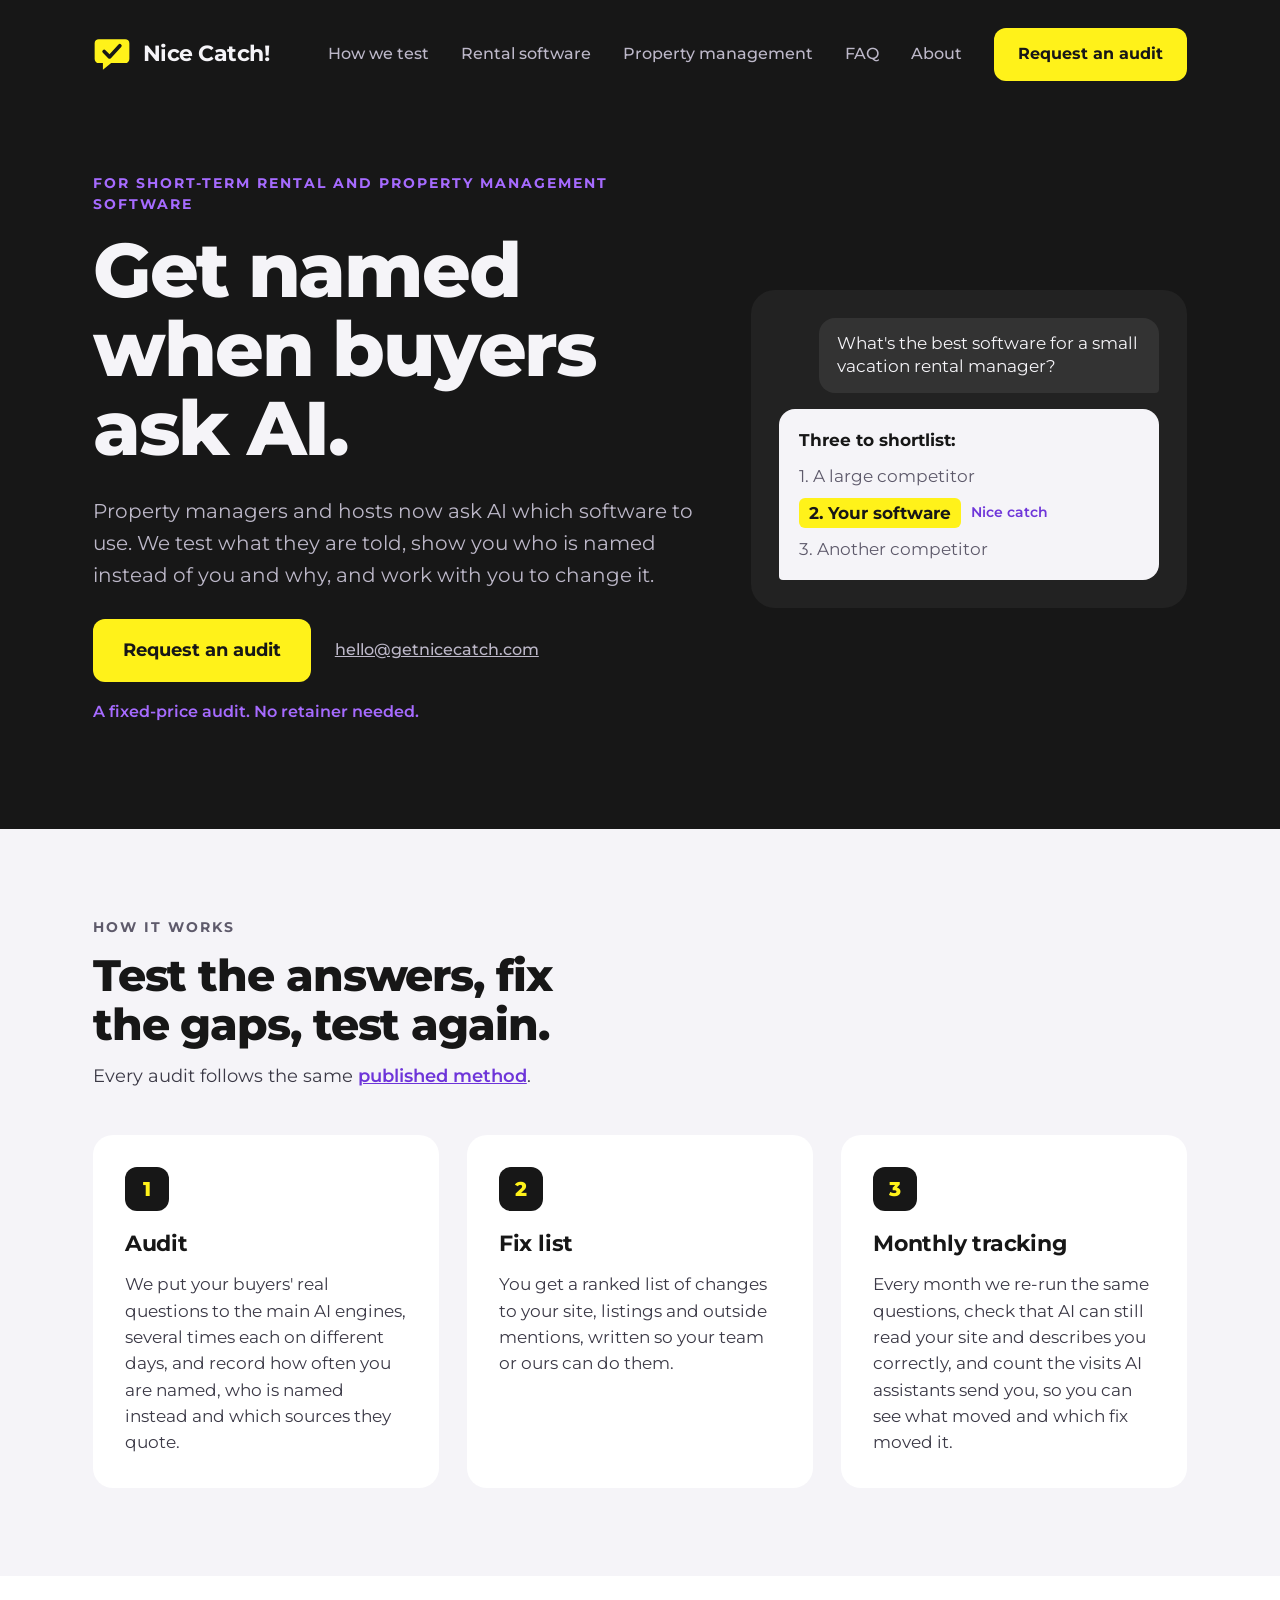
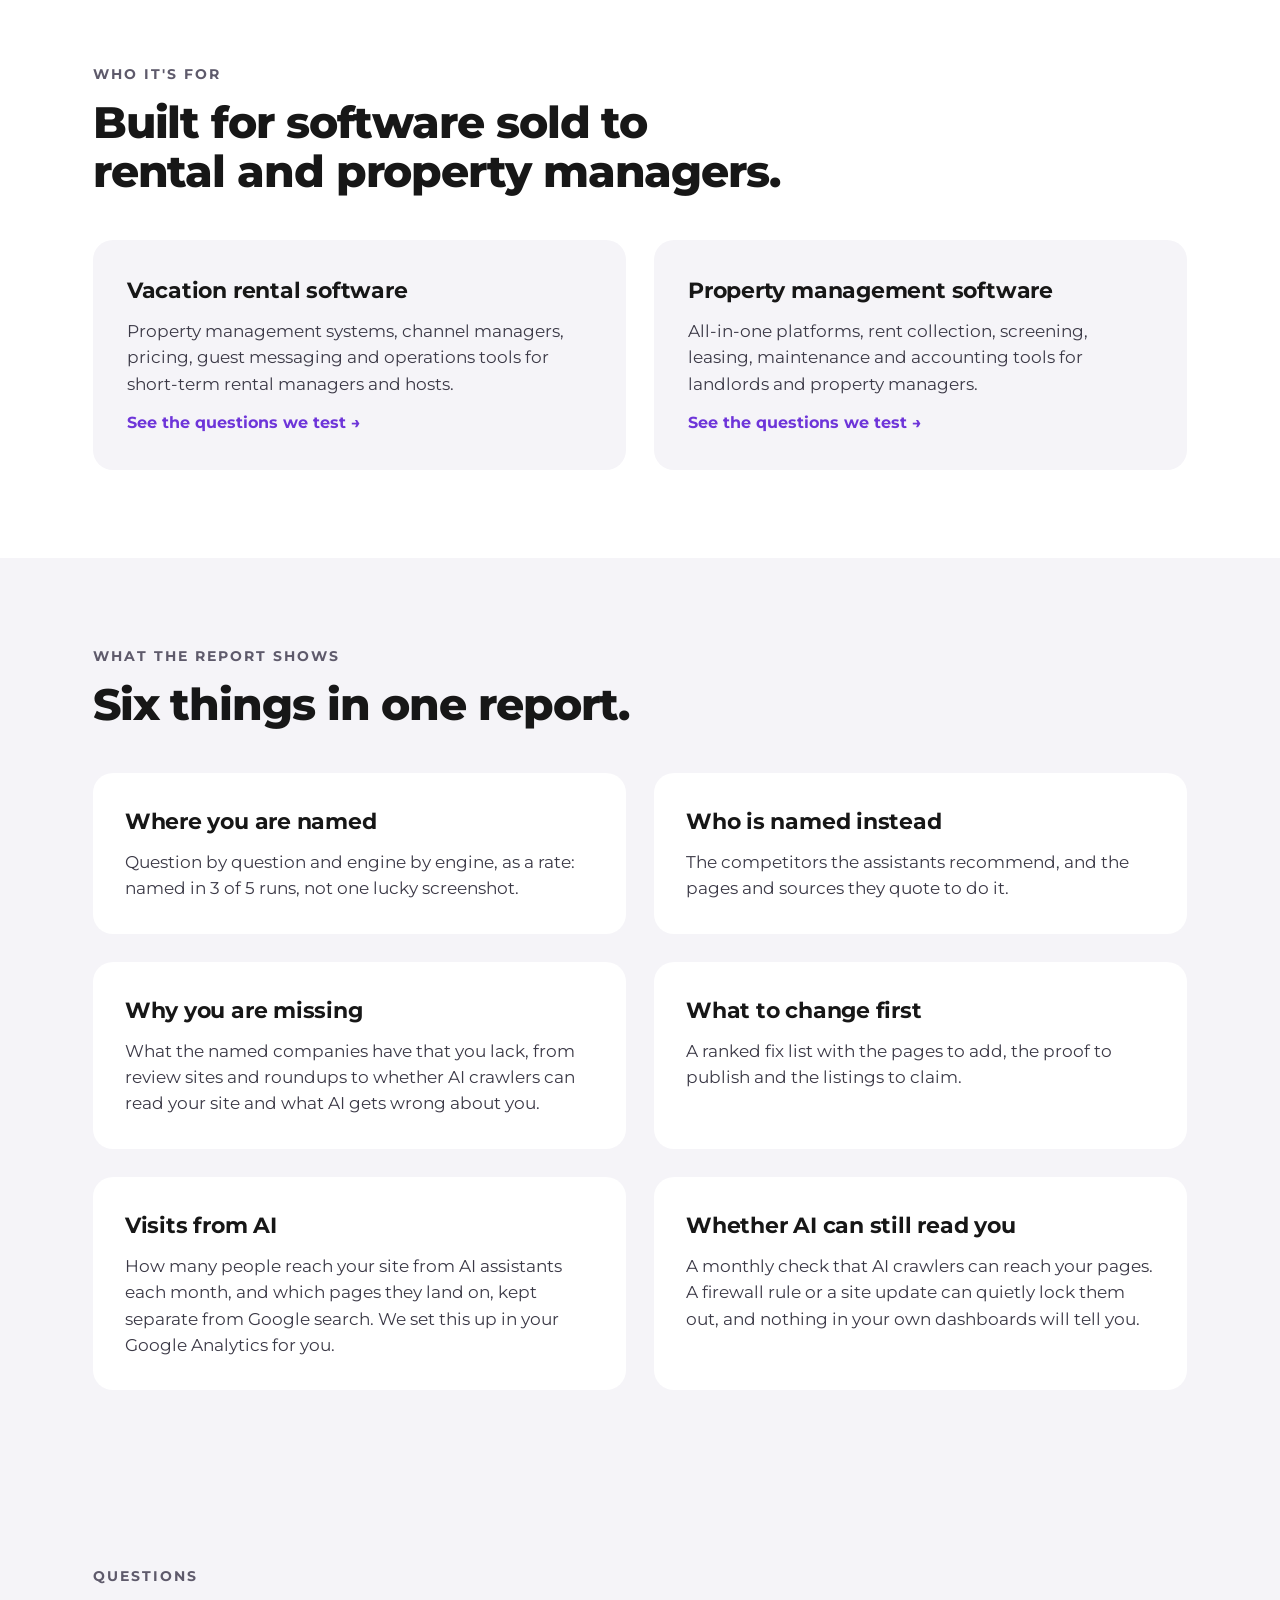
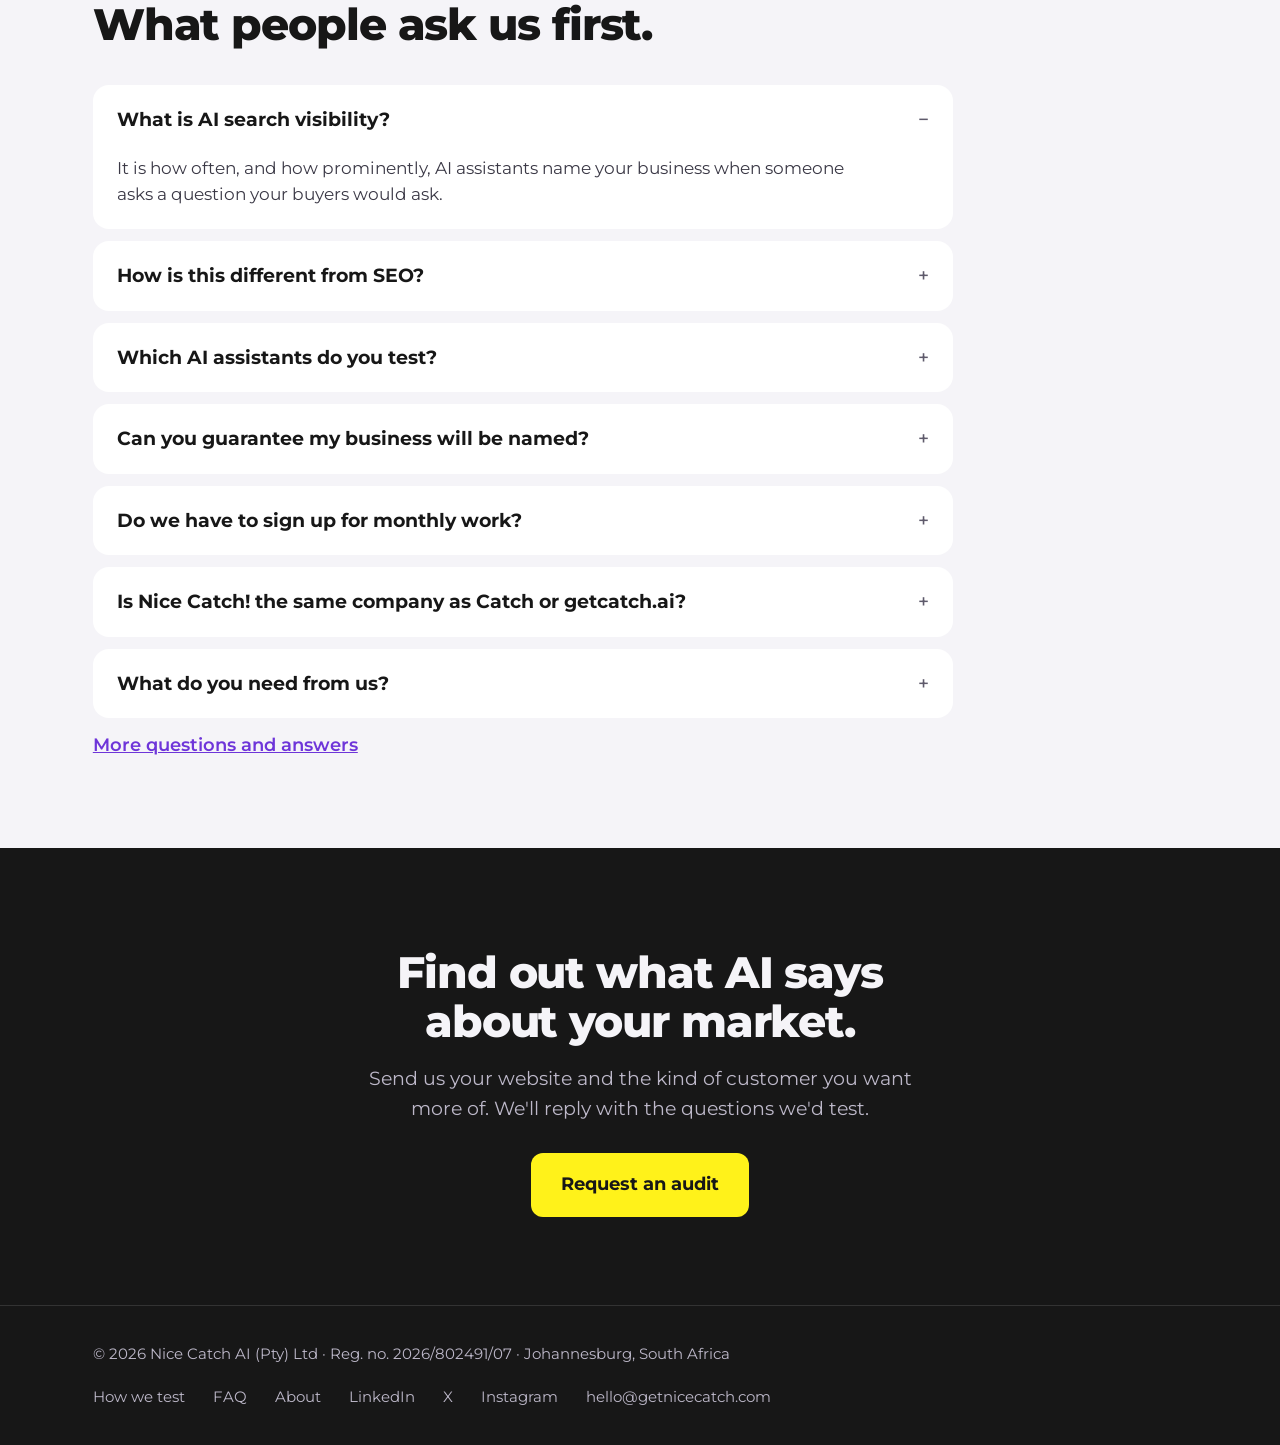
==== commit f24d0977: "GEO pages: method, rental software, property management, FAQ, about; shared stylesheet; llms.txt; si" ====
--- a/index.html
+++ b/index.html
@@ -30,124 +30,137 @@
       "slogan": "Get named when buyers ask AI.",
       "description": "Nice Catch AI is an AI search visibility service. It works with short-term rental and property management software companies. It tests what AI assistants and AI search results tell their buyers, reports how often they are named and who is recommended instead, and provides a ranked fix list, monthly re-tests and monthly tracking of visits from AI assistants.",
       "areaServed": "Worldwide",
-      "address": {"@type": "PostalAddress", "addressLocality": "Johannesburg", "addressCountry": "ZA"},
-      "knowsAbout": ["AI search visibility", "Generative engine optimisation", "Answer engine optimisation", "Vacation rental software", "Property management software"],
+      "address": {
+        "@type": "PostalAddress",
+        "addressLocality": "Johannesburg",
+        "addressCountry": "ZA"
+      },
+      "knowsAbout": [
+        "AI search visibility",
+        "Generative engine optimisation",
+        "Answer engine optimisation",
+        "Vacation rental software",
+        "Property management software"
+      ],
       "sameAs": [
         "https://www.linkedin.com/company/nicecatchai",
         "https://x.com/nicecatchai",
         "https://www.instagram.com/nicecatchai"
-      ]
+      ],
+      "foundingDate": "2026",
+      "disambiguatingDescription": "Nice Catch! (getnicecatch.com) is an AI search visibility service in Johannesburg, South Africa. It is not connected to Catch (getcatch.ai) or other companies with similar names.",
+      "logo": "https://getnicecatch.com/email/nicecatch-logo-160.png",
+      "contactPoint": {
+        "@type": "ContactPoint",
+        "contactType": "sales",
+        "email": "hello@getnicecatch.com",
+        "availableLanguage": "en"
+      }
+    },
+    {
+      "@type": "WebSite",
+      "@id": "https://getnicecatch.com/#site",
+      "url": "https://getnicecatch.com/",
+      "name": "Nice Catch!",
+      "publisher": {
+        "@id": "https://getnicecatch.com/#org"
+      }
     },
     {
       "@type": "Service",
       "name": "AI visibility audit",
-      "provider": {"@id": "https://getnicecatch.com/#org"},
+      "provider": {
+        "@id": "https://getnicecatch.com/#org"
+      },
       "description": "At least ten buyer questions, each asked several times across the main AI assistants and AI search results, with a check of the sources AI cites and of AI crawler access, a written report and a ranked fix list."
     },
     {
       "@type": "Service",
       "name": "Monthly AI visibility",
-      "provider": {"@id": "https://getnicecatch.com/#org"},
+      "provider": {
+        "@id": "https://getnicecatch.com/#org"
+      },
       "description": "Follows the audit. A monthly re-test of the same buyer questions, a check that AI crawlers can still read the site and that AI describes the business correctly, visits from AI assistants measured in the client's Google Analytics 4, and a one-page report with the next fixes."
     },
     {
       "@type": "FAQPage",
       "mainEntity": [
-        {"@type": "Question", "name": "What is AI search visibility?", "acceptedAnswer": {"@type": "Answer", "text": "It is how often, and how prominently, AI assistants name your business when someone asks a question your buyers would ask."}},
-        {"@type": "Question", "name": "How is this different from SEO?", "acceptedAnswer": {"@type": "Answer", "text": "SEO aims for a high position in a list of links. AI assistants give one answer with a few names in it. Much of the groundwork overlaps, but the assistants reward specific, quotable facts and mentions on other sites more than keywords."}},
-        {"@type": "Question", "name": "Which AI assistants do you test?", "acceptedAnswer": {"@type": "Answer", "text": "The main AI assistants your buyers use, plus the AI answers at the top of search results. They often disagree with each other, and the same question can get a different answer an hour later, so we ask each question several times, at different times of day, and report how often you are named."}},
-        {"@type": "Question", "name": "Can you guarantee my business will be named?", "acceptedAnswer": {"@type": "Answer", "text": "No. Nobody controls what the assistants say, and answers vary from day to day. What we can do is measure where you stand, make the changes most likely to help, and re-test so you can see what moved."}},
-        {"@type": "Question", "name": "Do we have to sign up for monthly work?", "acceptedAnswer": {"@type": "Answer", "text": "No. The audit stands on its own and the fix list is yours to keep. If you want the results tracked after the fixes go live, the audit can continue as a monthly plan."}},
-        {"@type": "Question", "name": "What do you need from us?", "acceptedAnswer": {"@type": "Answer", "text": "About an hour to agree the questions and collect facts about your business, and someone who can make changes to your website."}}
+        {
+          "@type": "Question",
+          "name": "What is AI search visibility?",
+          "acceptedAnswer": {
+            "@type": "Answer",
+            "text": "It is how often, and how prominently, AI assistants name your business when someone asks a question your buyers would ask."
+          }
+        },
+        {
+          "@type": "Question",
+          "name": "How is this different from SEO?",
+          "acceptedAnswer": {
+            "@type": "Answer",
+            "text": "SEO aims for a high position in a list of links. AI assistants give one answer with a few names in it. Much of the groundwork overlaps, but the assistants reward specific, quotable facts and mentions on other sites more than keywords."
+          }
+        },
+        {
+          "@type": "Question",
+          "name": "Which AI assistants do you test?",
+          "acceptedAnswer": {
+            "@type": "Answer",
+            "text": "The main AI assistants your buyers use, plus the AI answers at the top of search results. They often disagree with each other, and the same question can get a different answer an hour later, so we ask each question several times, at different times of day, and report how often you are named."
+          }
+        },
+        {
+          "@type": "Question",
+          "name": "Can you guarantee my business will be named?",
+          "acceptedAnswer": {
+            "@type": "Answer",
+            "text": "No. Nobody controls what the assistants say, and answers vary from day to day. What we can do is measure where you stand, make the changes most likely to help, and re-test so you can see what moved."
+          }
+        },
+        {
+          "@type": "Question",
+          "name": "Do we have to sign up for monthly work?",
+          "acceptedAnswer": {
+            "@type": "Answer",
+            "text": "No. The audit stands on its own and the fix list is yours to keep. If you want the results tracked after the fixes go live, the audit can continue as a monthly plan."
+          }
+        },
+        {
+          "@type": "Question",
+          "name": "Is Nice Catch! the same company as Catch or getcatch.ai?",
+          "acceptedAnswer": {
+            "@type": "Answer",
+            "text": "No. Nice Catch! (Nice Catch AI (Pty) Ltd, getnicecatch.com) is an AI search visibility service based in Johannesburg. It is not connected to Catch, getcatch.ai, or any other company with a similar name."
+          }
+        },
+        {
+          "@type": "Question",
+          "name": "What do you need from us?",
+          "acceptedAnswer": {
+            "@type": "Answer",
+            "text": "About an hour to agree the questions and collect facts about your business, and someone who can make changes to your website."
+          }
+        }
       ]
     }
   ]
 }
 </script>
-<style>
-:root{--ink:#171717;--ink-2:#222222;--ink-3:#333333;--lime:#FFF21A;--lav:#A66BFF;--lime-ink:#6E35D9;--paper:#F5F4F8;--white:#FFFFFF;--body:#3B3946;--muted:#5E5A6B;--soft:#BDB8C9;--gutter:clamp(20px,6vw,96px)}
-*{box-sizing:border-box}
-html{scroll-behavior:smooth}
-body{margin:0;font-family:'Montserrat',system-ui,-apple-system,'Segoe UI',sans-serif;background:var(--paper);color:var(--ink);line-height:1.55;-webkit-font-smoothing:antialiased}
-a{color:inherit}
-a:focus-visible,summary:focus-visible{outline:3px solid var(--lav);outline-offset:3px;border-radius:6px}
-.wrap{max-width:1248px;margin:0 auto;padding-left:var(--gutter);padding-right:var(--gutter)}
-.dark{background:var(--ink);color:var(--paper)}
-.dark .eyebrow{color:var(--lav)}
-.nav{display:flex;align-items:center;justify-content:space-between;gap:16px;padding-top:28px;padding-bottom:28px}
-.brand{display:flex;align-items:center;gap:12px;font-weight:700;font-size:22px;letter-spacing:-.5px;text-decoration:none}
-.links{display:flex;align-items:center;gap:32px;font-size:16px;font-weight:500;color:var(--soft)}
-.links a{text-decoration:none}
-.links a:hover{color:var(--lav)}
-.btn{display:inline-block;background:var(--lime);color:var(--ink);font-weight:700;text-decoration:none;padding:14px 24px;border-radius:12px;white-space:nowrap}
-.btn:hover{filter:brightness(1.06)}
-.btn.big{font-size:18px;padding:18px 30px}
-.hero{display:grid;grid-template-columns:7fr 5fr;gap:48px;align-items:center;padding-top:64px;padding-bottom:104px}
-h1{font-size:clamp(40px,6.2vw,76px);font-weight:800;letter-spacing:-.03em;line-height:1.04;margin:0;text-wrap:balance}
-.lede{font-size:clamp(18px,1.6vw,22px);color:var(--soft);max-width:620px;margin:28px 0}
-.cta{display:flex;flex-wrap:wrap;gap:16px 24px;align-items:center}
-.cta .mail{color:var(--soft);font-weight:500}
-.promise{margin:18px 0 0;color:var(--lav);font-weight:600;font-size:16px}
-.chat{background:var(--ink-2);border-radius:24px;padding:28px;display:flex;flex-direction:column;gap:16px}
-.q{align-self:flex-end;background:var(--ink-3);padding:14px 18px;border-radius:16px 16px 4px 16px;max-width:340px;font-size:17px;line-height:1.4}
-.a{background:var(--paper);color:var(--ink);padding:18px 20px;border-radius:16px 16px 16px 4px;font-size:17px}
-.a ol{list-style:none;margin:10px 0 0;padding:0;display:flex;flex-direction:column;gap:8px;color:var(--muted)}
-.a .you{display:flex;flex-wrap:wrap;align-items:center;gap:10px;color:var(--ink)}
-.a .you b{background:var(--lime);padding:2px 10px;border-radius:6px}
-.a .you span{font-size:14px;font-weight:600;color:var(--lime-ink)}
-section{padding-top:88px;padding-bottom:88px}
-.eyebrow{font-size:14px;font-weight:700;letter-spacing:2px;text-transform:uppercase;color:var(--muted);margin:0}
-h2{font-size:clamp(30px,3.6vw,44px);font-weight:800;letter-spacing:-.025em;line-height:1.12;margin:12px 0 0;max-width:800px;text-wrap:balance}
-.grid{display:grid;gap:28px;margin-top:44px}
-.g3{grid-template-columns:repeat(3,1fr)}
-.g2{grid-template-columns:repeat(2,1fr)}
-.card{background:var(--white);border-radius:20px;padding:32px}
-.white{background:var(--white)}
-.white .card{background:var(--paper)}
-.card h3{font-size:22px;font-weight:700;margin:0 0 10px;letter-spacing:-.01em}
-.card p{margin:0;font-size:17px;color:var(--body)}
-.num{width:44px;height:44px;border-radius:12px;background:var(--ink);color:var(--lime);font-weight:800;font-size:20px;display:flex;align-items:center;justify-content:center;margin-bottom:16px}
-.price{font-size:clamp(40px,4.4vw,52px);font-weight:800;letter-spacing:-.03em;line-height:1;margin:6px 0 14px}
-.price small{font-size:18px;font-weight:500;letter-spacing:0;color:var(--soft)}
-.card.dark{background:var(--ink)}
-.card.dark p{color:var(--soft)}
-.card.dark .price{color:var(--lime)}
-.faq{max-width:860px;margin-top:36px}
-details{background:var(--white);border-radius:16px;padding:0 24px;margin-bottom:12px}
-summary{cursor:pointer;font-weight:700;font-size:19px;padding:20px 0;list-style:none;display:flex;justify-content:space-between;gap:16px}
-summary::-webkit-details-marker{display:none}
-summary::after{content:"+";font-weight:500;color:var(--muted)}
-details[open] summary::after{content:"\2212"}
-details p{margin:0;padding:0 0 22px;font-size:17px;color:var(--body);max-width:68ch}
-.close{text-align:center}
-.close h2{margin-left:auto;margin-right:auto}
-.close p{color:var(--soft);font-size:19px;max-width:560px;margin:18px auto 30px}
-footer{border-top:1px solid var(--ink-3)}
-.foot{display:flex;flex-wrap:wrap;align-items:center;justify-content:space-between;gap:20px 32px;padding-top:36px;padding-bottom:36px;color:var(--soft);font-size:15px}
-.foot nav{display:flex;flex-wrap:wrap;gap:12px 28px}
-.foot a{text-decoration:none}
-.foot a:hover{color:var(--lav)}
-@media (max-width:900px){
-.hero{grid-template-columns:1fr;padding-top:36px;padding-bottom:72px}
-.g3,.g2{grid-template-columns:1fr}
-.links a:not(.btn){display:none}
-section{padding-top:64px;padding-bottom:64px}
-}
-@media (max-width:420px){.btn{padding:12px 16px;font-size:15px}.brand{font-size:19px}.card{padding:24px}}
-@media (prefers-reduced-motion:reduce){html{scroll-behavior:auto}}
-</style>
+<link rel="stylesheet" href="/style.css">
 </head>
 <body>
 <header class="dark">
 <div class="wrap nav">
-<a class="brand" href="#top" aria-label="Nice Catch! home">
+<a class="brand" href="/" aria-label="Nice Catch! home">
 <svg width="38" height="38" viewBox="0 0 92 92" fill="none" aria-hidden="true"><path d="M14 10h64a10 10 0 0 1 10 10v38a10 10 0 0 1-10 10H44L24 84V68H14A10 10 0 0 1 4 58V20a10 10 0 0 1 10-10z" fill="#FFF21A"/><path d="M27 40l13 13 25-27" stroke="#171717" stroke-width="9" stroke-linecap="round" stroke-linejoin="round"/></svg>
 Nice Catch!
 </a>
 <nav class="links" aria-label="Main">
-<a href="#how">How it works</a>
-<a href="#report">The report</a>
-<a href="#faq">Questions</a>
+<a href="/method/">How we test</a>
+<a href="/vacation-rental-software/">Rental software</a>
+<a href="/property-management-software/">Property management</a>
+<a href="/faq/">FAQ</a>
+<a href="/about/">About</a>
 <a class="btn" href="mailto:hello@getnicecatch.com?subject=Audit%20request">Request an audit</a>
 </nav>
 </div>
@@ -181,6 +194,7 @@
 <div class="wrap">
 <p class="eyebrow">How it works</p>
 <h2>Test the answers, fix the gaps, test again.</h2>
+<p class="lede-dark">Every audit follows the same <a href="/method/">published method</a>.</p>
 <div class="grid g3">
 <div class="card"><div class="num">1</div><h3>Audit</h3><p>We put your buyers' real questions to the main AI engines, several times each on different days, and record how often you are named, who is named instead and which sources they quote.</p></div>
 <div class="card"><div class="num">2</div><h3>Fix list</h3><p>You get a ranked list of changes to your site, listings and outside mentions, written so your team or ours can do them.</p></div>
@@ -189,7 +203,18 @@
 </div>
 </section>
 
-<section id="report" class="white">
+<section id="who" class="white">
+<div class="wrap">
+<p class="eyebrow">Who it's for</p>
+<h2>Built for software sold to rental and property managers.</h2>
+<div class="who">
+<a class="card" href="/vacation-rental-software/"><h3>Vacation rental software</h3><p>Property management systems, channel managers, pricing, guest messaging and operations tools for short-term rental managers and hosts.</p><span class="more">See the questions we test &rarr;</span></a>
+<a class="card" href="/property-management-software/"><h3>Property management software</h3><p>All-in-one platforms, rent collection, screening, leasing, maintenance and accounting tools for landlords and property managers.</p><span class="more">See the questions we test &rarr;</span></a>
+</div>
+</div>
+</section>
+
+<section id="report">
 <div class="wrap">
 <p class="eyebrow">What the report shows</p>
 <h2>Six things in one report.</h2>
@@ -214,8 +239,10 @@
 <details><summary>Which AI assistants do you test?</summary><p>The main AI assistants your buyers use, plus the AI answers at the top of search results. They often disagree with each other, and the same question can get a different answer an hour later, so we ask each question several times, at different times of day, and report how often you are named.</p></details>
 <details><summary>Can you guarantee my business will be named?</summary><p>No. Nobody controls what the assistants say, and answers vary from day to day. What we can do is measure where you stand, make the changes most likely to help, and re-test so you can see what moved.</p></details>
 <details><summary>Do we have to sign up for monthly work?</summary><p>No. The audit stands on its own and the fix list is yours to keep. If you want the results tracked after the fixes go live, the audit can continue as a monthly plan.</p></details>
+<details><summary>Is Nice Catch! the same company as Catch or getcatch.ai?</summary><p>No. Nice Catch! (Nice Catch AI (Pty) Ltd, getnicecatch.com) is an AI search visibility service based in Johannesburg. It is not connected to Catch, getcatch.ai, or any other company with a similar name.</p></details>
 <details><summary>What do you need from us?</summary><p>About an hour to agree the questions and collect facts about your business, and someone who can make changes to your website.</p></details>
 </div>
+<p class="lede-dark"><a href="/faq/">More questions and answers</a></p>
 </div>
 </section>
 
@@ -231,7 +258,10 @@
 <footer class="dark">
 <div class="wrap foot">
 <div>© 2026 Nice Catch AI (Pty) Ltd · Reg. no. 2026/802491/07 · Johannesburg, South Africa</div>
-<nav aria-label="Social and contact">
+<nav aria-label="Pages, social and contact">
+<a href="/method/">How we test</a>
+<a href="/faq/">FAQ</a>
+<a href="/about/">About</a>
 <a href="https://www.linkedin.com/company/nicecatchai" rel="me">LinkedIn</a>
 <a href="https://x.com/nicecatchai" rel="me">X</a>
 <a href="https://www.instagram.com/nicecatchai" rel="me">Instagram</a>
--- a/style.css
+++ b/style.css
@@ -0,0 +1,96 @@
+:root{--ink:#171717;--ink-2:#222222;--ink-3:#333333;--lime:#FFF21A;--lav:#A66BFF;--lime-ink:#6E35D9;--paper:#F5F4F8;--white:#FFFFFF;--body:#3B3946;--muted:#5E5A6B;--soft:#BDB8C9;--gutter:clamp(20px,6vw,96px)}
+*{box-sizing:border-box}
+html{scroll-behavior:smooth}
+body{margin:0;font-family:'Montserrat',system-ui,-apple-system,'Segoe UI',sans-serif;background:var(--paper);color:var(--ink);line-height:1.55;-webkit-font-smoothing:antialiased}
+a{color:inherit}
+a:focus-visible,summary:focus-visible{outline:3px solid var(--lav);outline-offset:3px;border-radius:6px}
+.wrap{max-width:1248px;margin:0 auto;padding-left:var(--gutter);padding-right:var(--gutter)}
+.dark{background:var(--ink);color:var(--paper)}
+.dark .eyebrow{color:var(--lav)}
+.nav{display:flex;align-items:center;justify-content:space-between;gap:16px;padding-top:28px;padding-bottom:28px}
+.brand{display:flex;align-items:center;gap:12px;font-weight:700;font-size:22px;letter-spacing:-.5px;text-decoration:none}
+.links{display:flex;align-items:center;gap:32px;font-size:16px;font-weight:500;color:var(--soft)}
+.links a{text-decoration:none}
+.links a:hover{color:var(--lav)}
+.btn{display:inline-block;background:var(--lime);color:var(--ink);font-weight:700;text-decoration:none;padding:14px 24px;border-radius:12px;white-space:nowrap}
+.btn:hover{filter:brightness(1.06)}
+.btn.big{font-size:18px;padding:18px 30px}
+.hero{display:grid;grid-template-columns:7fr 5fr;gap:48px;align-items:center;padding-top:64px;padding-bottom:104px}
+h1{font-size:clamp(40px,6.2vw,76px);font-weight:800;letter-spacing:-.03em;line-height:1.04;margin:0;text-wrap:balance}
+.lede{font-size:clamp(18px,1.6vw,22px);color:var(--soft);max-width:620px;margin:28px 0}
+.cta{display:flex;flex-wrap:wrap;gap:16px 24px;align-items:center}
+.cta .mail{color:var(--soft);font-weight:500}
+.promise{margin:18px 0 0;color:var(--lav);font-weight:600;font-size:16px}
+.chat{background:var(--ink-2);border-radius:24px;padding:28px;display:flex;flex-direction:column;gap:16px}
+.q{align-self:flex-end;background:var(--ink-3);padding:14px 18px;border-radius:16px 16px 4px 16px;max-width:340px;font-size:17px;line-height:1.4}
+.a{background:var(--paper);color:var(--ink);padding:18px 20px;border-radius:16px 16px 16px 4px;font-size:17px}
+.a ol{list-style:none;margin:10px 0 0;padding:0;display:flex;flex-direction:column;gap:8px;color:var(--muted)}
+.a .you{display:flex;flex-wrap:wrap;align-items:center;gap:10px;color:var(--ink)}
+.a .you b{background:var(--lime);padding:2px 10px;border-radius:6px}
+.a .you span{font-size:14px;font-weight:600;color:var(--lime-ink)}
+section{padding-top:88px;padding-bottom:88px}
+.eyebrow{font-size:14px;font-weight:700;letter-spacing:2px;text-transform:uppercase;color:var(--muted);margin:0}
+h2{font-size:clamp(30px,3.6vw,44px);font-weight:800;letter-spacing:-.025em;line-height:1.12;margin:12px 0 0;max-width:800px;text-wrap:balance}
+.grid{display:grid;gap:28px;margin-top:44px}
+.g3{grid-template-columns:repeat(3,1fr)}
+.g2{grid-template-columns:repeat(2,1fr)}
+.card{background:var(--white);border-radius:20px;padding:32px}
+.white{background:var(--white)}
+.white .card{background:var(--paper)}
+.card h3{font-size:22px;font-weight:700;margin:0 0 10px;letter-spacing:-.01em}
+.card p{margin:0;font-size:17px;color:var(--body)}
+.num{width:44px;height:44px;border-radius:12px;background:var(--ink);color:var(--lime);font-weight:800;font-size:20px;display:flex;align-items:center;justify-content:center;margin-bottom:16px}
+.price{font-size:clamp(40px,4.4vw,52px);font-weight:800;letter-spacing:-.03em;line-height:1;margin:6px 0 14px}
+.price small{font-size:18px;font-weight:500;letter-spacing:0;color:var(--soft)}
+.card.dark{background:var(--ink)}
+.card.dark p{color:var(--soft)}
+.card.dark .price{color:var(--lime)}
+.faq{max-width:860px;margin-top:36px}
+details{background:var(--white);border-radius:16px;padding:0 24px;margin-bottom:12px}
+summary{cursor:pointer;font-weight:700;font-size:19px;padding:20px 0;list-style:none;display:flex;justify-content:space-between;gap:16px}
+summary::-webkit-details-marker{display:none}
+summary::after{content:"+";font-weight:500;color:var(--muted)}
+details[open] summary::after{content:"\2212"}
+details p{margin:0;padding:0 0 22px;font-size:17px;color:var(--body);max-width:68ch}
+.close{text-align:center}
+.close h2{margin-left:auto;margin-right:auto}
+.close p{color:var(--soft);font-size:19px;max-width:560px;margin:18px auto 30px}
+footer{border-top:1px solid var(--ink-3)}
+.foot{display:flex;flex-wrap:wrap;align-items:center;justify-content:space-between;gap:20px 32px;padding-top:36px;padding-bottom:36px;color:var(--soft);font-size:15px}
+.foot nav{display:flex;flex-wrap:wrap;gap:12px 28px}
+.foot a{text-decoration:none}
+.foot a:hover{color:var(--lav)}
+@media (max-width:900px){
+.hero{grid-template-columns:1fr;padding-top:36px;padding-bottom:72px}
+.g3,.g2{grid-template-columns:1fr}
+.links a:not(.btn){display:none}
+section{padding-top:64px;padding-bottom:64px}
+}
+@media (max-width:420px){.btn{padding:12px 16px;font-size:15px}.brand{font-size:19px}.card{padding:24px}}
+@media (prefers-reduced-motion:reduce){html{scroll-behavior:auto}}
+.sub-hero{padding-top:40px;padding-bottom:72px}
+.sub-hero h1{font-size:clamp(34px,5vw,60px);max-width:900px}
+.crumbs{font-size:14px;color:var(--soft);margin-bottom:22px}
+.crumbs a{color:var(--soft)}
+.links a[aria-current=page]{color:var(--lav)}
+.prose{max-width:760px;margin-top:24px}
+.prose p{font-size:18px;color:var(--body);margin:0 0 16px}
+.dark .prose p{color:var(--soft)}
+.prose a,.faq a{color:var(--lime-ink);font-weight:600}
+.qlist{max-width:760px;margin:8px 0 0;padding:0;list-style:none;display:flex;flex-direction:column;gap:12px}
+.qlist li{background:var(--white);border-radius:14px;padding:16px 20px;font-size:17px;font-weight:600;border-left:4px solid var(--lav)}
+.steps{max-width:860px;margin:36px 0 0;padding:0;list-style:none;counter-reset:s;display:flex;flex-direction:column;gap:16px}
+.steps li{counter-increment:s;background:var(--white);border-radius:18px;padding:24px 28px 24px 84px;position:relative}
+.steps li::before{content:counter(s);position:absolute;left:24px;top:24px;width:40px;height:40px;border-radius:12px;background:var(--ink);color:var(--lime);font-weight:800;display:flex;align-items:center;justify-content:center}
+.steps h3{margin:0 0 6px;font-size:20px}
+.steps p{margin:0;color:var(--body);font-size:17px}
+.who{display:grid;grid-template-columns:repeat(2,1fr);gap:28px;margin-top:44px}
+.who a.card{text-decoration:none;display:block;border:2px solid transparent}
+.who a.card:hover{border-color:var(--lav)}
+.who .more{display:inline-block;margin-top:14px;font-weight:700;color:var(--lime-ink)}
+@media (max-width:900px){.who{grid-template-columns:1fr}.steps li{padding:20px 20px 20px 76px}}
+@media (max-width:1100px){.links{gap:20px;font-size:15px}}
+.lede-dark{font-size:18px;color:var(--body);margin:14px 0 0}
+.lede-dark a{color:var(--lime-ink);font-weight:600}
+.white details{background:var(--paper)}
+.white .qlist li,.white .steps li{background:var(--paper)}
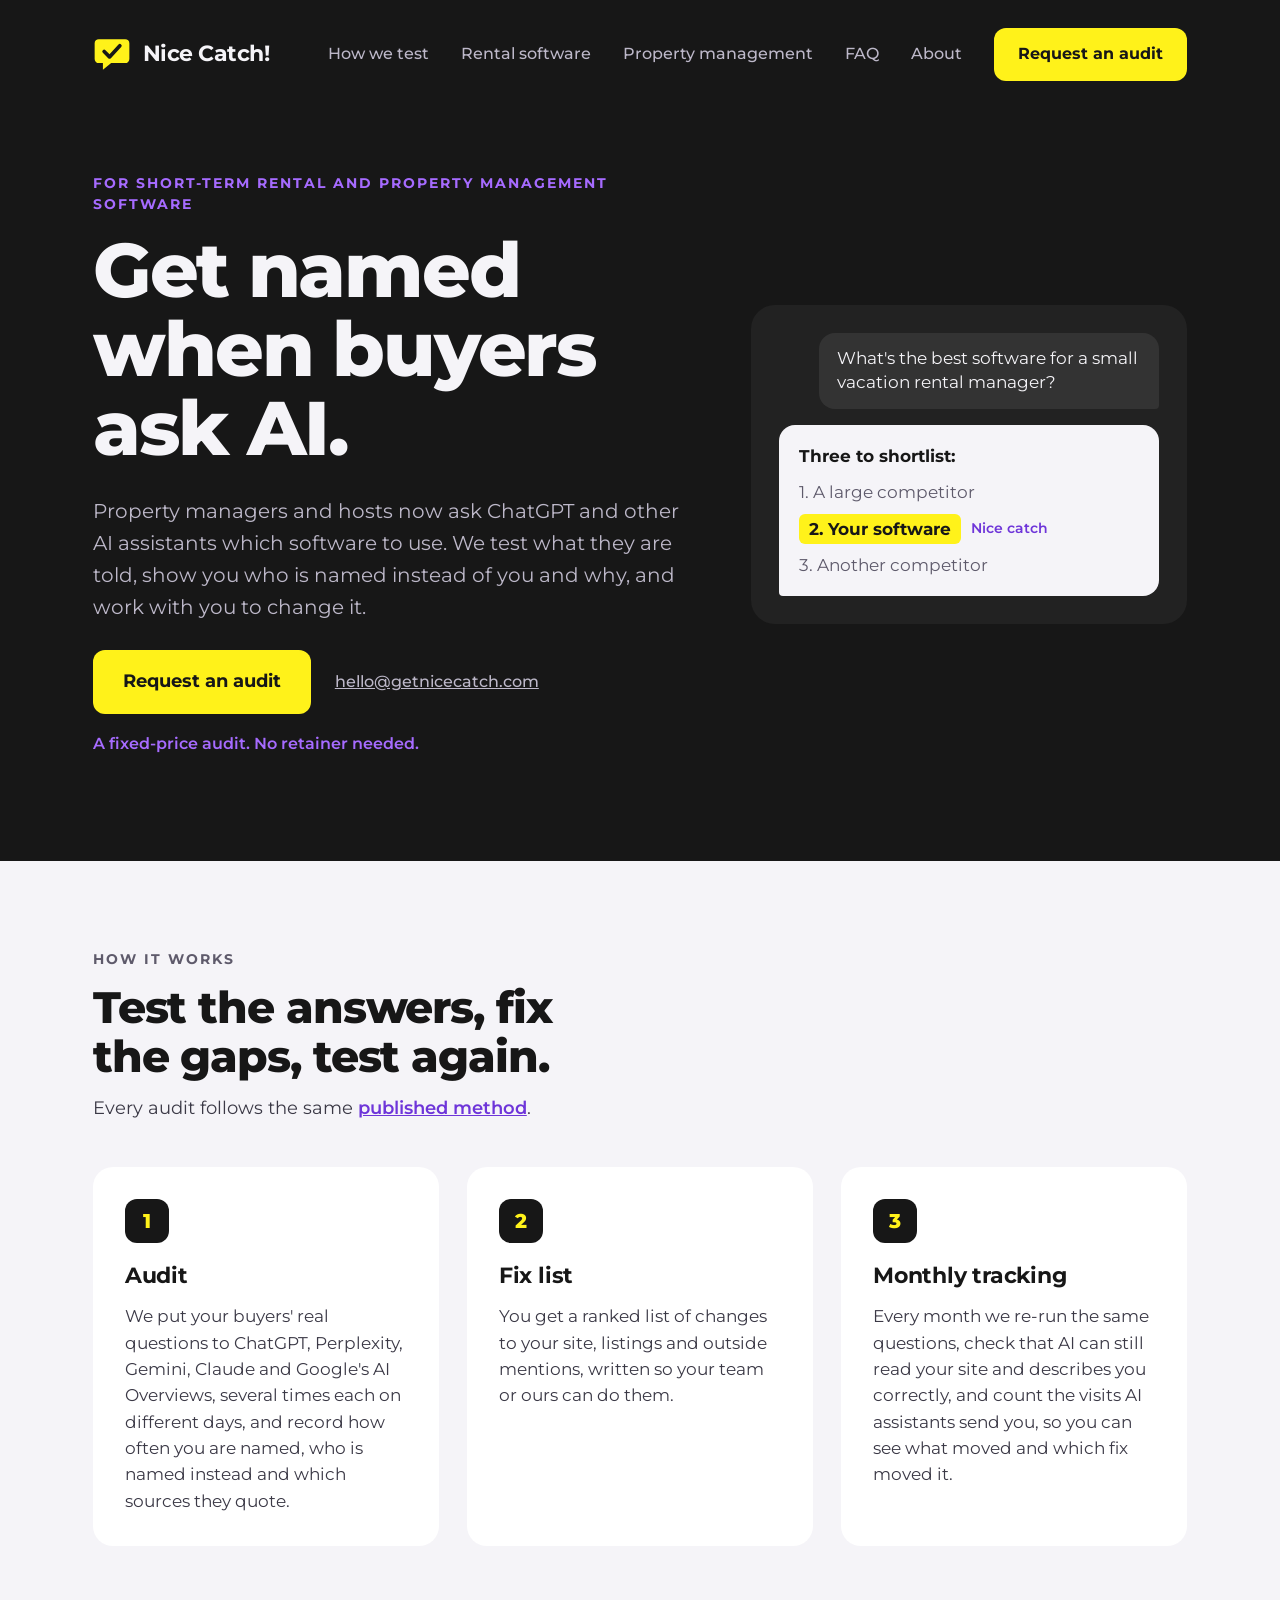
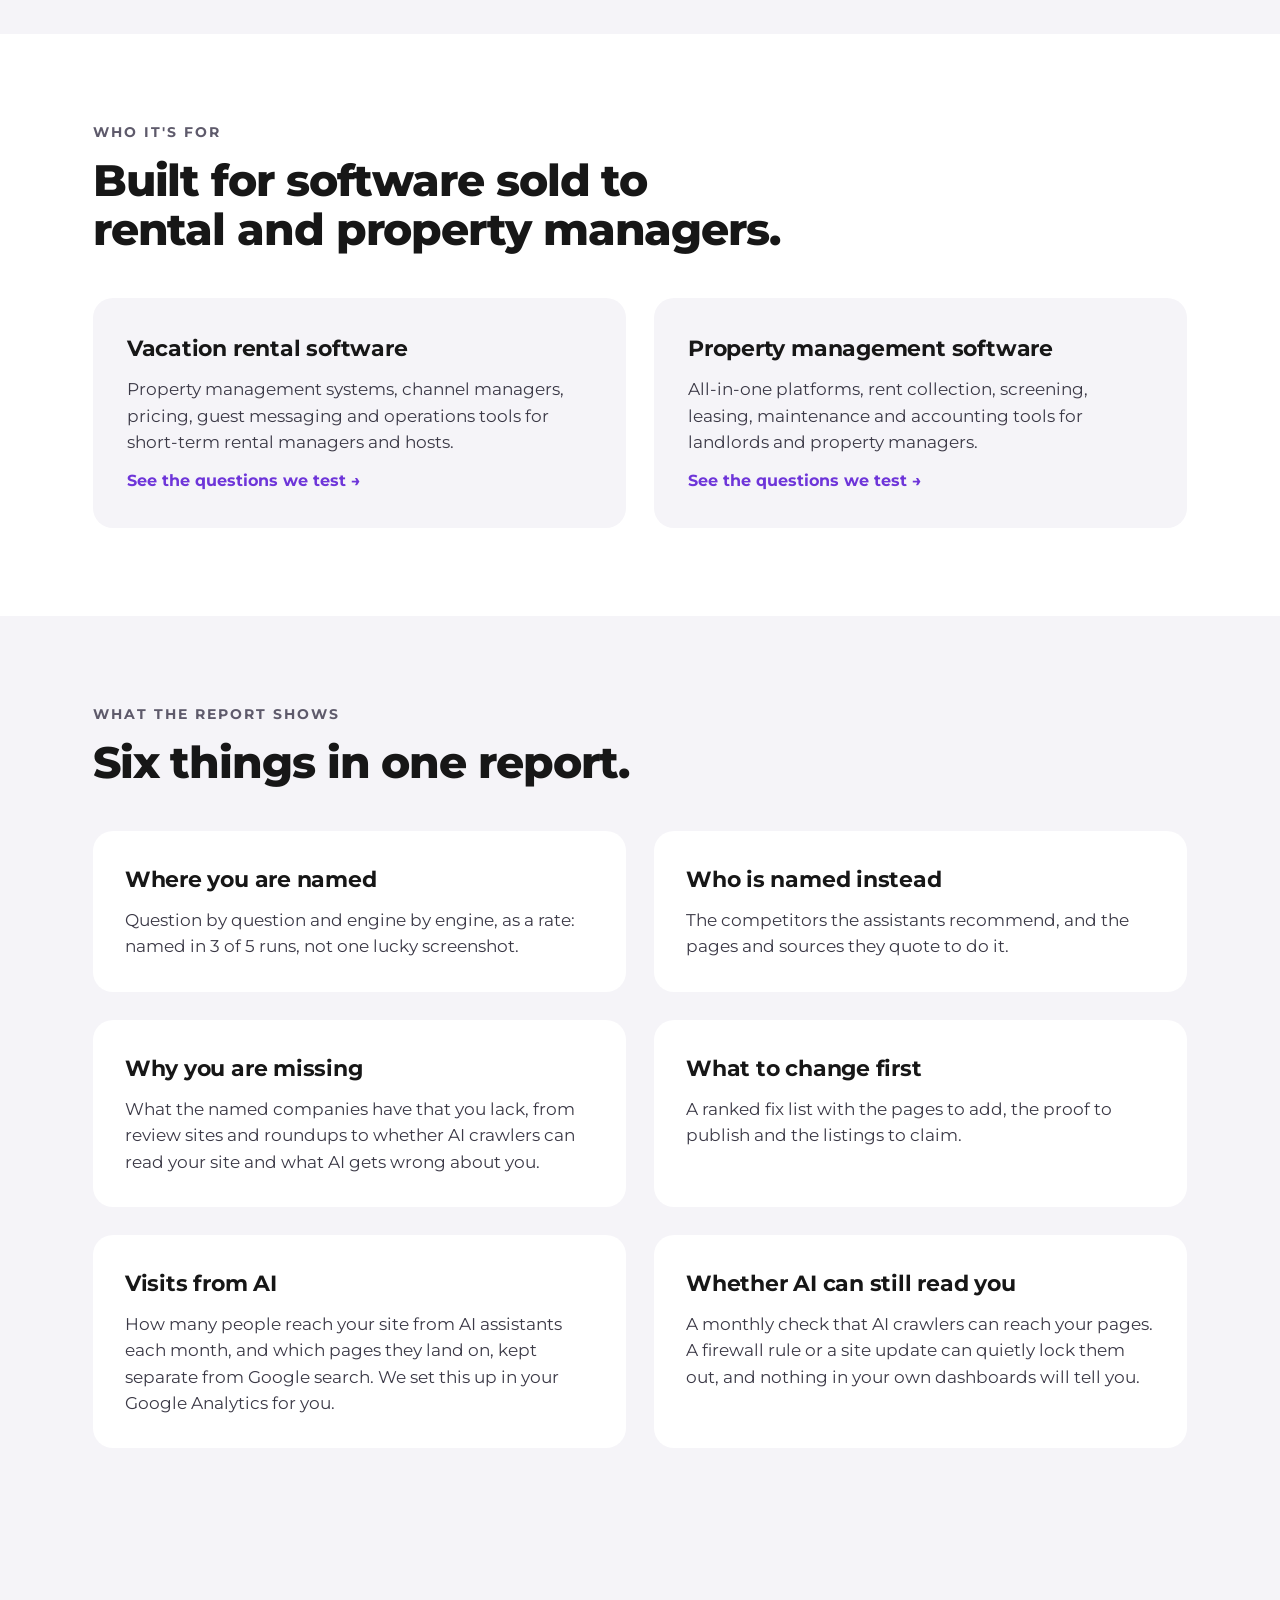
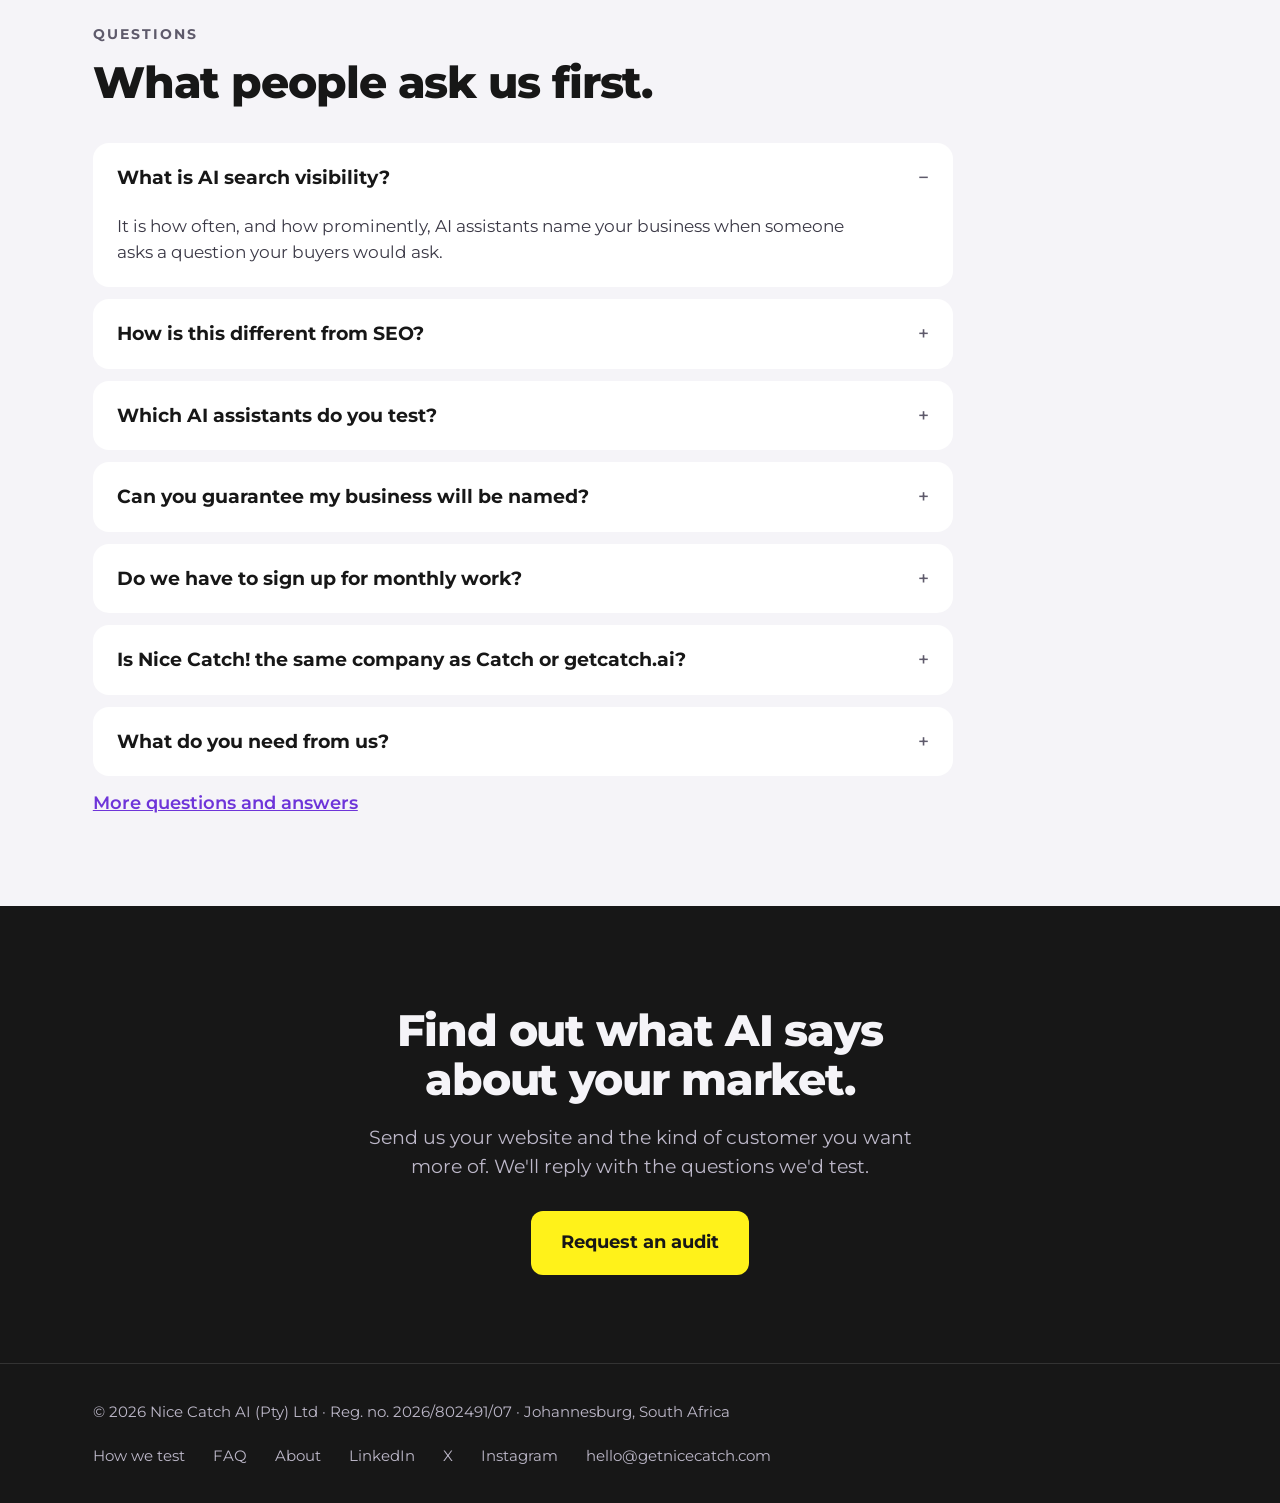
==== commit e2f76524: "Name the AI engines we test across the site Co-Authored-By: Claude Opus 5.5 <noreply@anthropic.com> " ====
--- a/index.html
+++ b/index.html
@@ -8,7 +8,7 @@
 <link rel="canonical" href="https://getnicecatch.com/">
 <meta property="og:type" content="website">
 <meta property="og:title" content="Nice Catch! | Get named when buyers ask AI">
-<meta property="og:description" content="AI search visibility audits for rental and property management software: your buyers' questions, several AI engines, repeated runs, a ranked fix list and a monthly re-test.">
+<meta property="og:description" content="AI search visibility audits for rental and property management software: your buyers' questions in ChatGPT, Perplexity, Gemini, Claude and Google AI Overviews, repeated runs, a ranked fix list and a monthly re-test.">
 <meta property="og:url" content="https://getnicecatch.com/">
 <meta name="theme-color" content="#171717">
 <link rel="icon" href="data:image/svg+xml,%3Csvg xmlns='http://www.w3.org/2000/svg' viewBox='0 0 92 92'%3E%3Cpath d='M14 10h64a10 10 0 0 1 10 10v38a10 10 0 0 1-10 10H44L24 84V68H14A10 10 0 0 1 4 58V20a10 10 0 0 1 10-10z' fill='%23FFF21A'/%3E%3Cpath d='M27 40l13 13 25-27' stroke='%23171717' stroke-width='9' stroke-linecap='round' stroke-linejoin='round' fill='none'/%3E%3C/svg%3E">
@@ -72,7 +72,7 @@
       "provider": {
         "@id": "https://getnicecatch.com/#org"
       },
-      "description": "At least ten buyer questions, each asked several times across the main AI assistants and AI search results, with a check of the sources AI cites and of AI crawler access, a written report and a ranked fix list."
+      "description": "At least ten buyer questions, each asked several times in ChatGPT, Perplexity, Gemini, Claude and Google's AI Overviews, with a check of the sources AI cites and of AI crawler access, a written report and a ranked fix list."
     },
     {
       "@type": "Service",
@@ -106,7 +106,7 @@
           "name": "Which AI assistants do you test?",
           "acceptedAnswer": {
             "@type": "Answer",
-            "text": "The main AI assistants your buyers use, plus the AI answers at the top of search results. They often disagree with each other, and the same question can get a different answer an hour later, so we ask each question several times, at different times of day, and report how often you are named."
+            "text": "ChatGPT, Perplexity, Gemini and Claude, plus Google's AI Overviews at the top of search results, and others such as Microsoft Copilot if your buyers use them. They often disagree with each other, and the same question can get a different answer an hour later, so we ask each question several times, at different times of day, and report how often you are named."
           }
         },
         {
@@ -168,7 +168,7 @@
 <div>
 <p class="eyebrow" style="margin-bottom:14px">For short-term rental and property management software</p>
 <h1>Get named when buyers ask AI.</h1>
-<p class="lede">Property managers and hosts now ask AI which software to use. We test what they are told, show you who is named instead of you and why, and work with you to change it.</p>
+<p class="lede">Property managers and hosts now ask ChatGPT and other AI assistants which software to use. We test what they are told, show you who is named instead of you and why, and work with you to change it.</p>
 <div class="cta">
 <a class="btn big" href="mailto:hello@getnicecatch.com?subject=Audit%20request">Request an audit</a>
 <a class="mail" href="mailto:hello@getnicecatch.com">hello@getnicecatch.com</a>
@@ -196,7 +196,7 @@
 <h2>Test the answers, fix the gaps, test again.</h2>
 <p class="lede-dark">Every audit follows the same <a href="/method/">published method</a>.</p>
 <div class="grid g3">
-<div class="card"><div class="num">1</div><h3>Audit</h3><p>We put your buyers' real questions to the main AI engines, several times each on different days, and record how often you are named, who is named instead and which sources they quote.</p></div>
+<div class="card"><div class="num">1</div><h3>Audit</h3><p>We put your buyers' real questions to ChatGPT, Perplexity, Gemini, Claude and Google's AI Overviews, several times each on different days, and record how often you are named, who is named instead and which sources they quote.</p></div>
 <div class="card"><div class="num">2</div><h3>Fix list</h3><p>You get a ranked list of changes to your site, listings and outside mentions, written so your team or ours can do them.</p></div>
 <div class="card"><div class="num">3</div><h3>Monthly tracking</h3><p>Every month we re-run the same questions, check that AI can still read your site and describes you correctly, and count the visits AI assistants send you, so you can see what moved and which fix moved it.</p></div>
 </div>
@@ -236,7 +236,7 @@
 <div class="faq">
 <details open><summary>What is AI search visibility?</summary><p>It is how often, and how prominently, AI assistants name your business when someone asks a question your buyers would ask.</p></details>
 <details><summary>How is this different from SEO?</summary><p>SEO aims for a high position in a list of links. AI assistants give one answer with a few names in it. Much of the groundwork overlaps, but the assistants reward specific, quotable facts and mentions on other sites more than keywords.</p></details>
-<details><summary>Which AI assistants do you test?</summary><p>The main AI assistants your buyers use, plus the AI answers at the top of search results. They often disagree with each other, and the same question can get a different answer an hour later, so we ask each question several times, at different times of day, and report how often you are named.</p></details>
+<details><summary>Which AI assistants do you test?</summary><p>ChatGPT, Perplexity, Gemini and Claude, plus Google's AI Overviews at the top of search results, and others such as Microsoft Copilot if your buyers use them. They often disagree with each other, and the same question can get a different answer an hour later, so we ask each question several times, at different times of day, and report how often you are named.</p></details>
 <details><summary>Can you guarantee my business will be named?</summary><p>No. Nobody controls what the assistants say, and answers vary from day to day. What we can do is measure where you stand, make the changes most likely to help, and re-test so you can see what moved.</p></details>
 <details><summary>Do we have to sign up for monthly work?</summary><p>No. The audit stands on its own and the fix list is yours to keep. If you want the results tracked after the fixes go live, the audit can continue as a monthly plan.</p></details>
 <details><summary>Is Nice Catch! the same company as Catch or getcatch.ai?</summary><p>No. Nice Catch! (Nice Catch AI (Pty) Ltd, getnicecatch.com) is an AI search visibility service based in Johannesburg. It is not connected to Catch, getcatch.ai, or any other company with a similar name.</p></details>
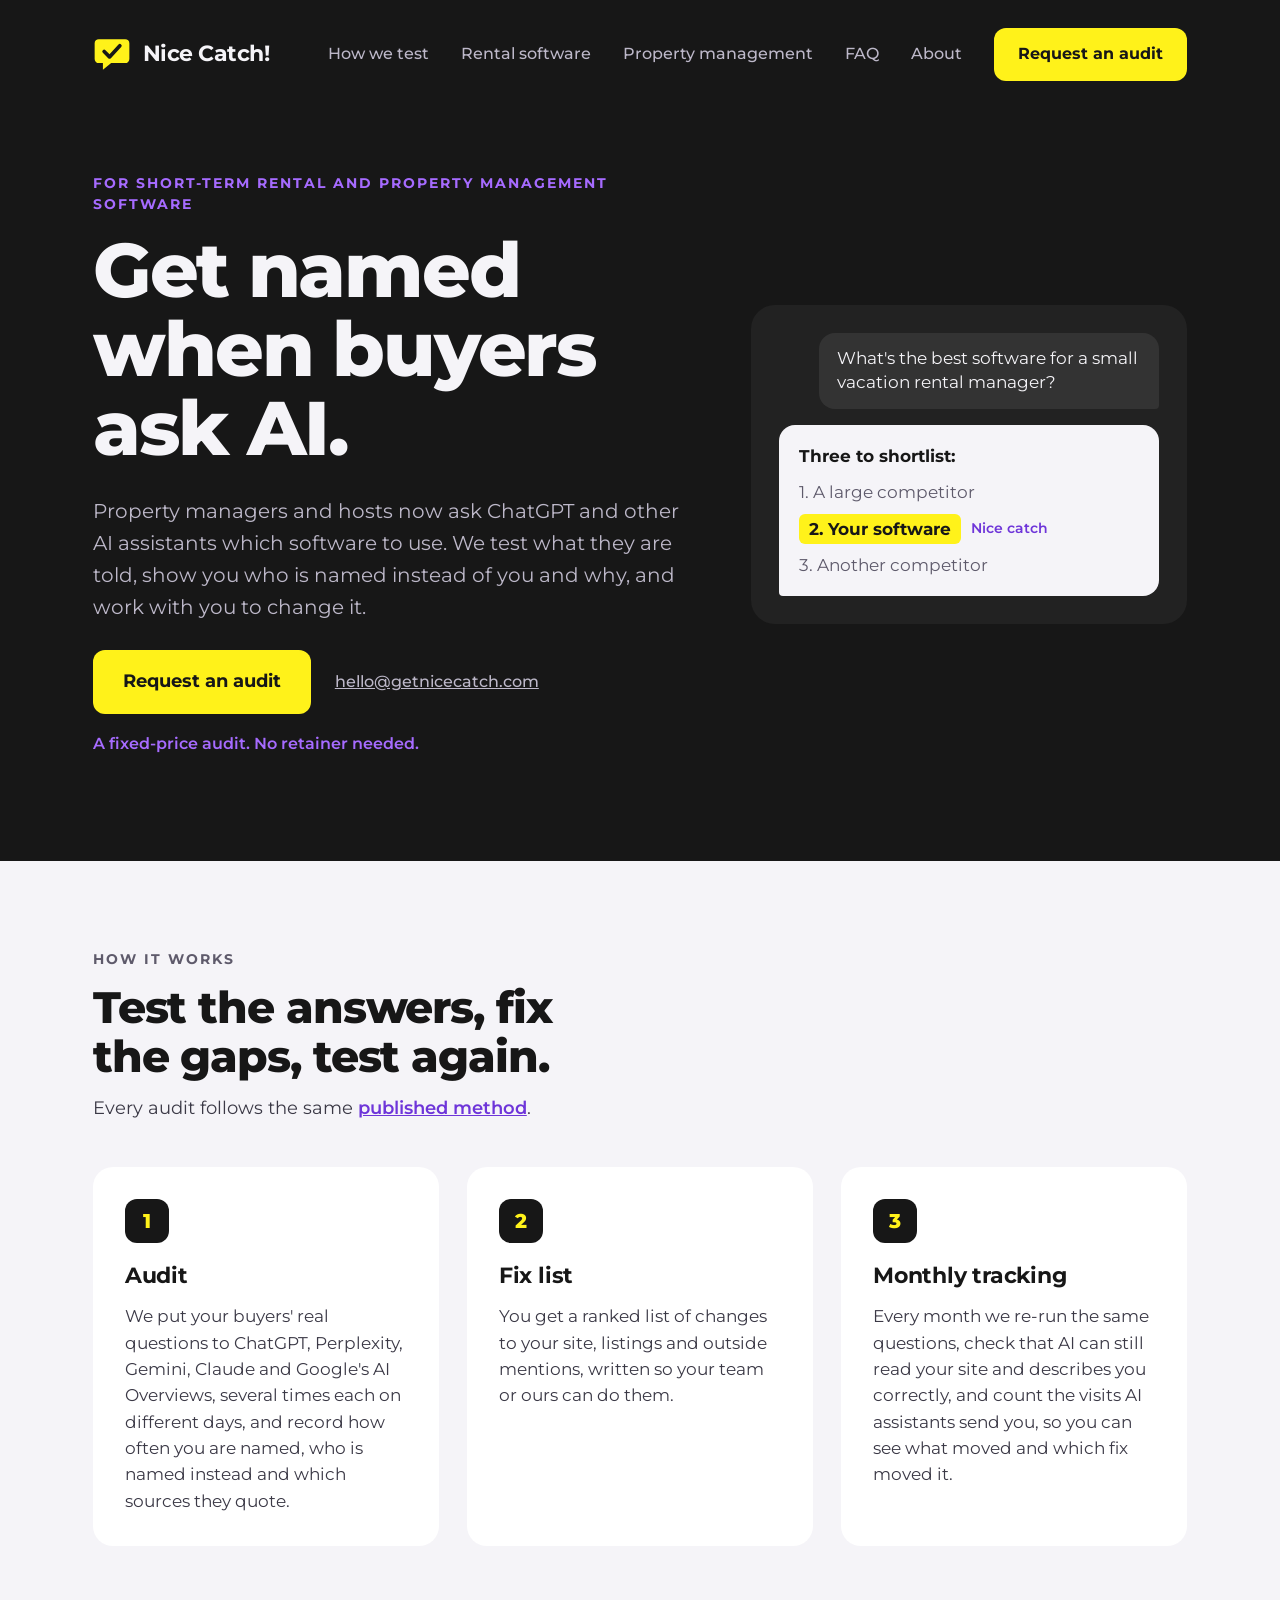
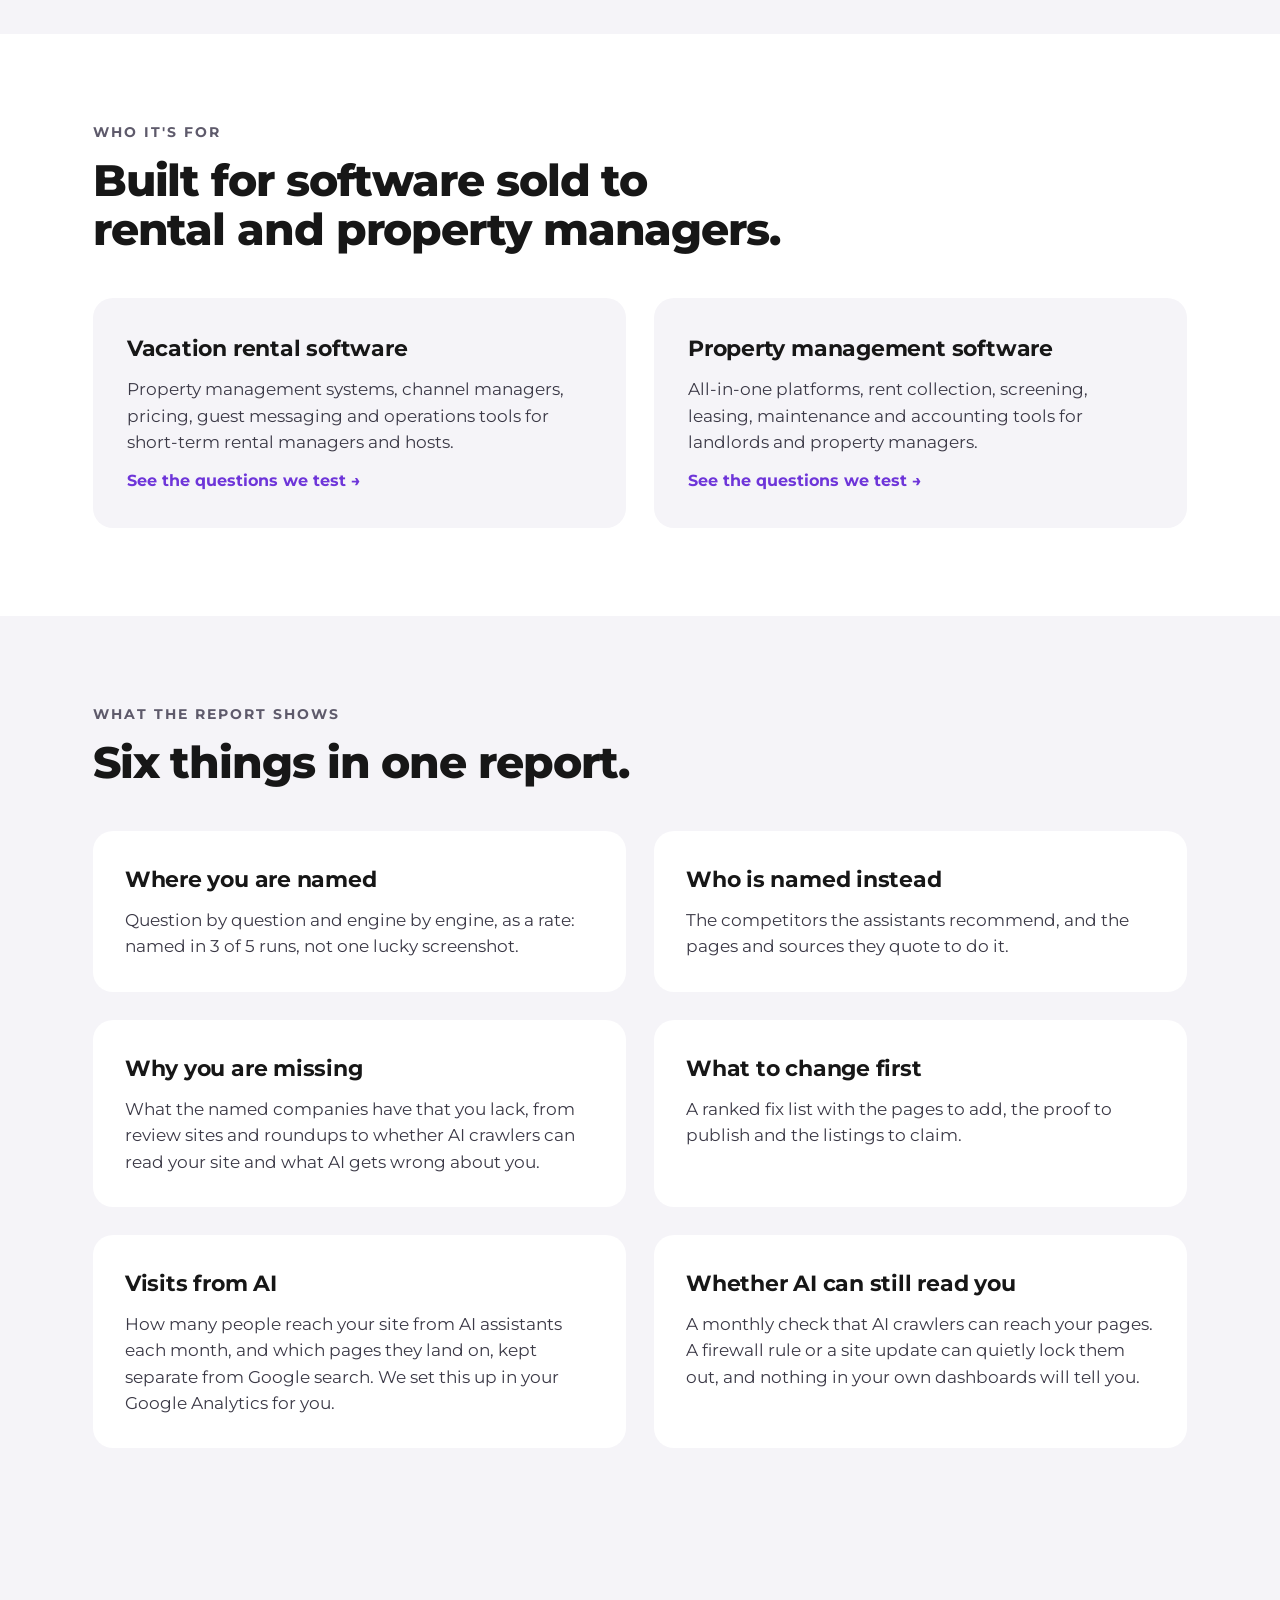
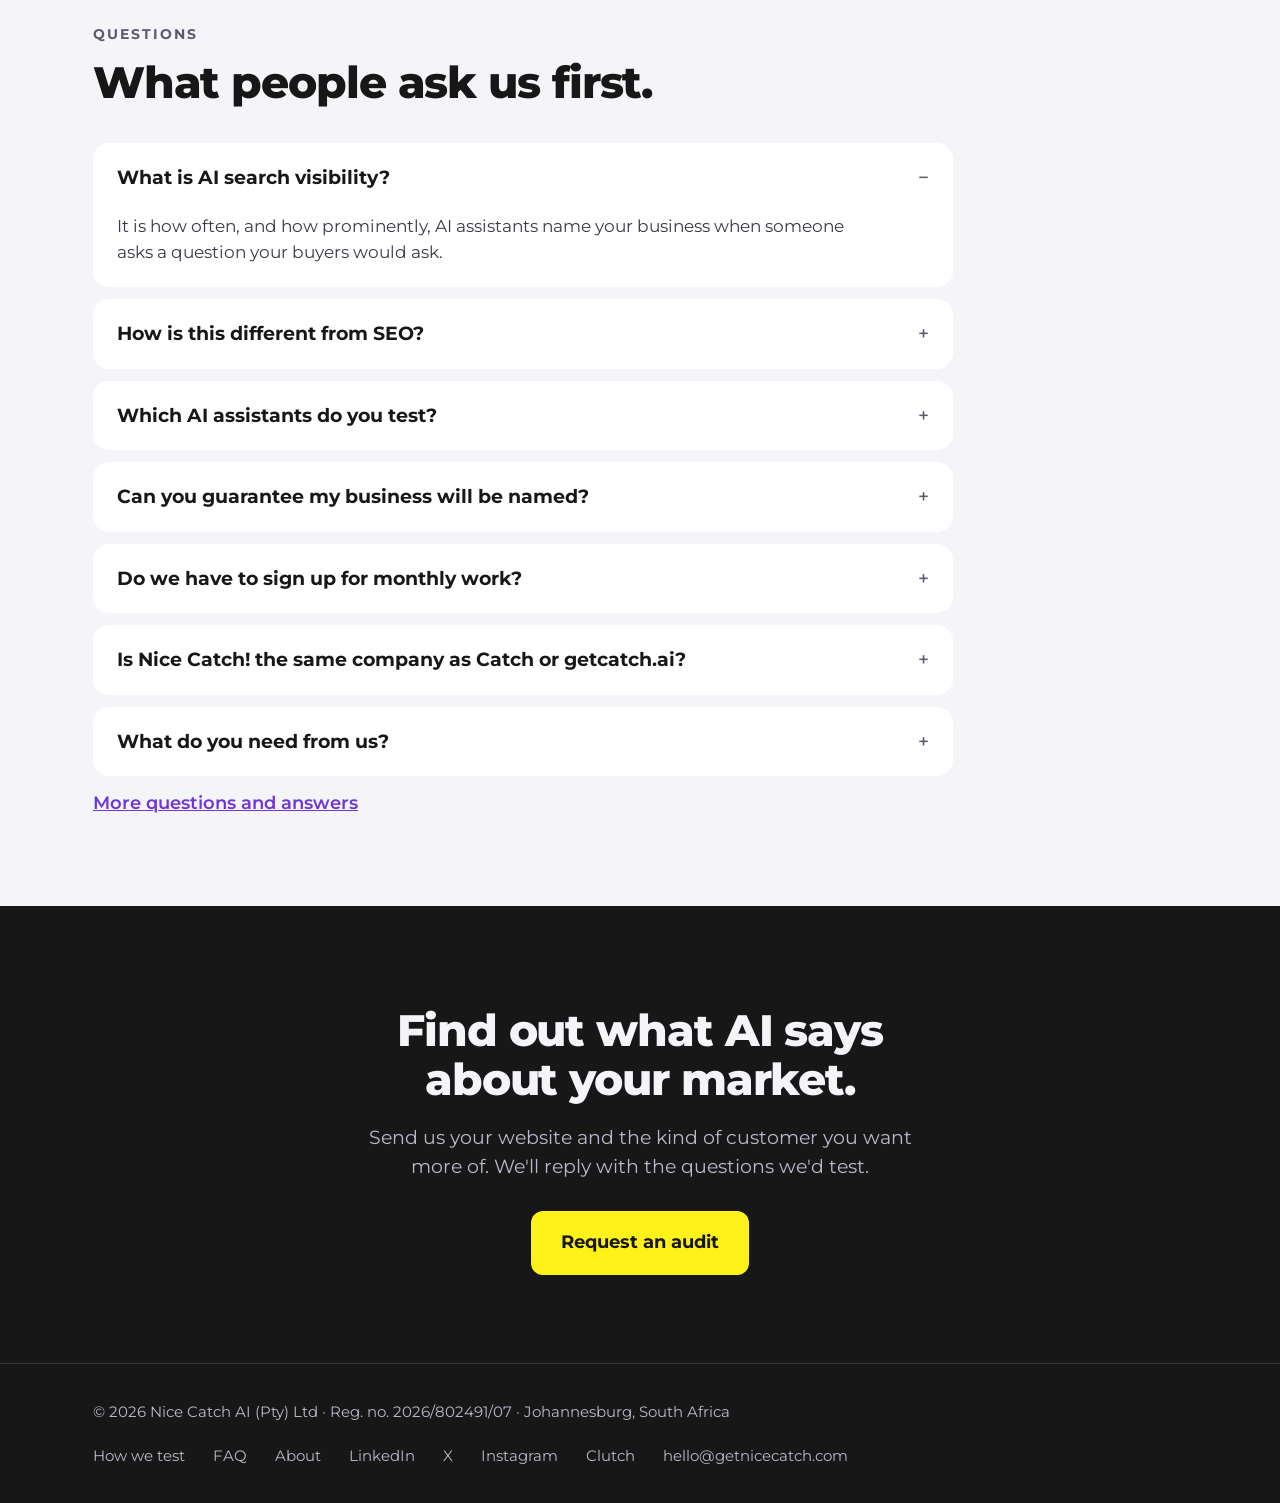
==== commit 3aadcc1d: "Link Clutch profile (footer, sameAs, llms.txt) Co-Authored-By: Claude Opus 5.5 <noreply@anthropic.co" ====
--- a/index.html
+++ b/index.html
@@ -45,7 +45,8 @@
       "sameAs": [
         "https://www.linkedin.com/company/nicecatchai",
         "https://x.com/nicecatchai",
-        "https://www.instagram.com/nicecatchai"
+        "https://www.instagram.com/nicecatchai",
+        "https://clutch.co/profile/nice-catch"
       ],
       "foundingDate": "2026",
       "disambiguatingDescription": "Nice Catch! (getnicecatch.com) is an AI search visibility service in Johannesburg, South Africa. It is not connected to Catch (getcatch.ai) or other companies with similar names.",
@@ -265,6 +266,7 @@
 <a href="https://www.linkedin.com/company/nicecatchai" rel="me">LinkedIn</a>
 <a href="https://x.com/nicecatchai" rel="me">X</a>
 <a href="https://www.instagram.com/nicecatchai" rel="me">Instagram</a>
+<a href="https://clutch.co/profile/nice-catch" rel="me">Clutch</a>
 <a href="mailto:hello@getnicecatch.com">hello@getnicecatch.com</a>
 </nav>
 </div>
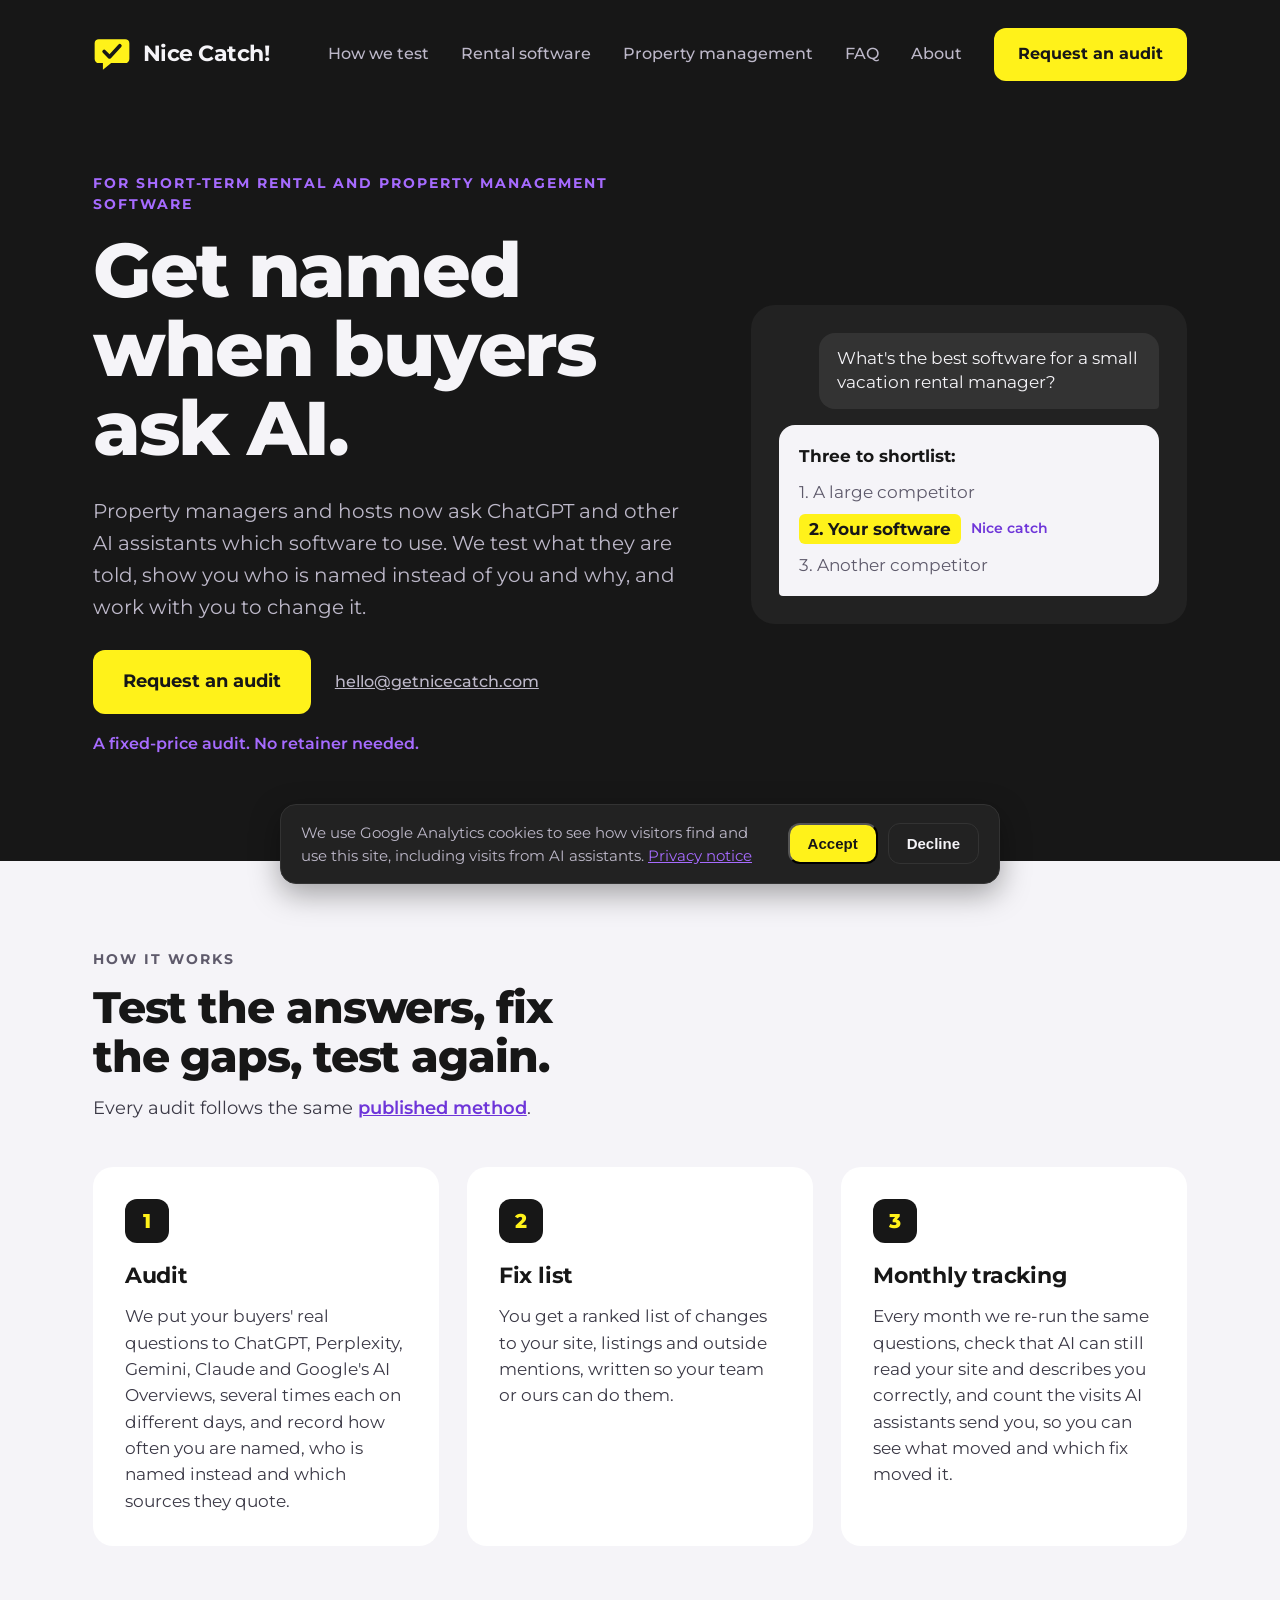
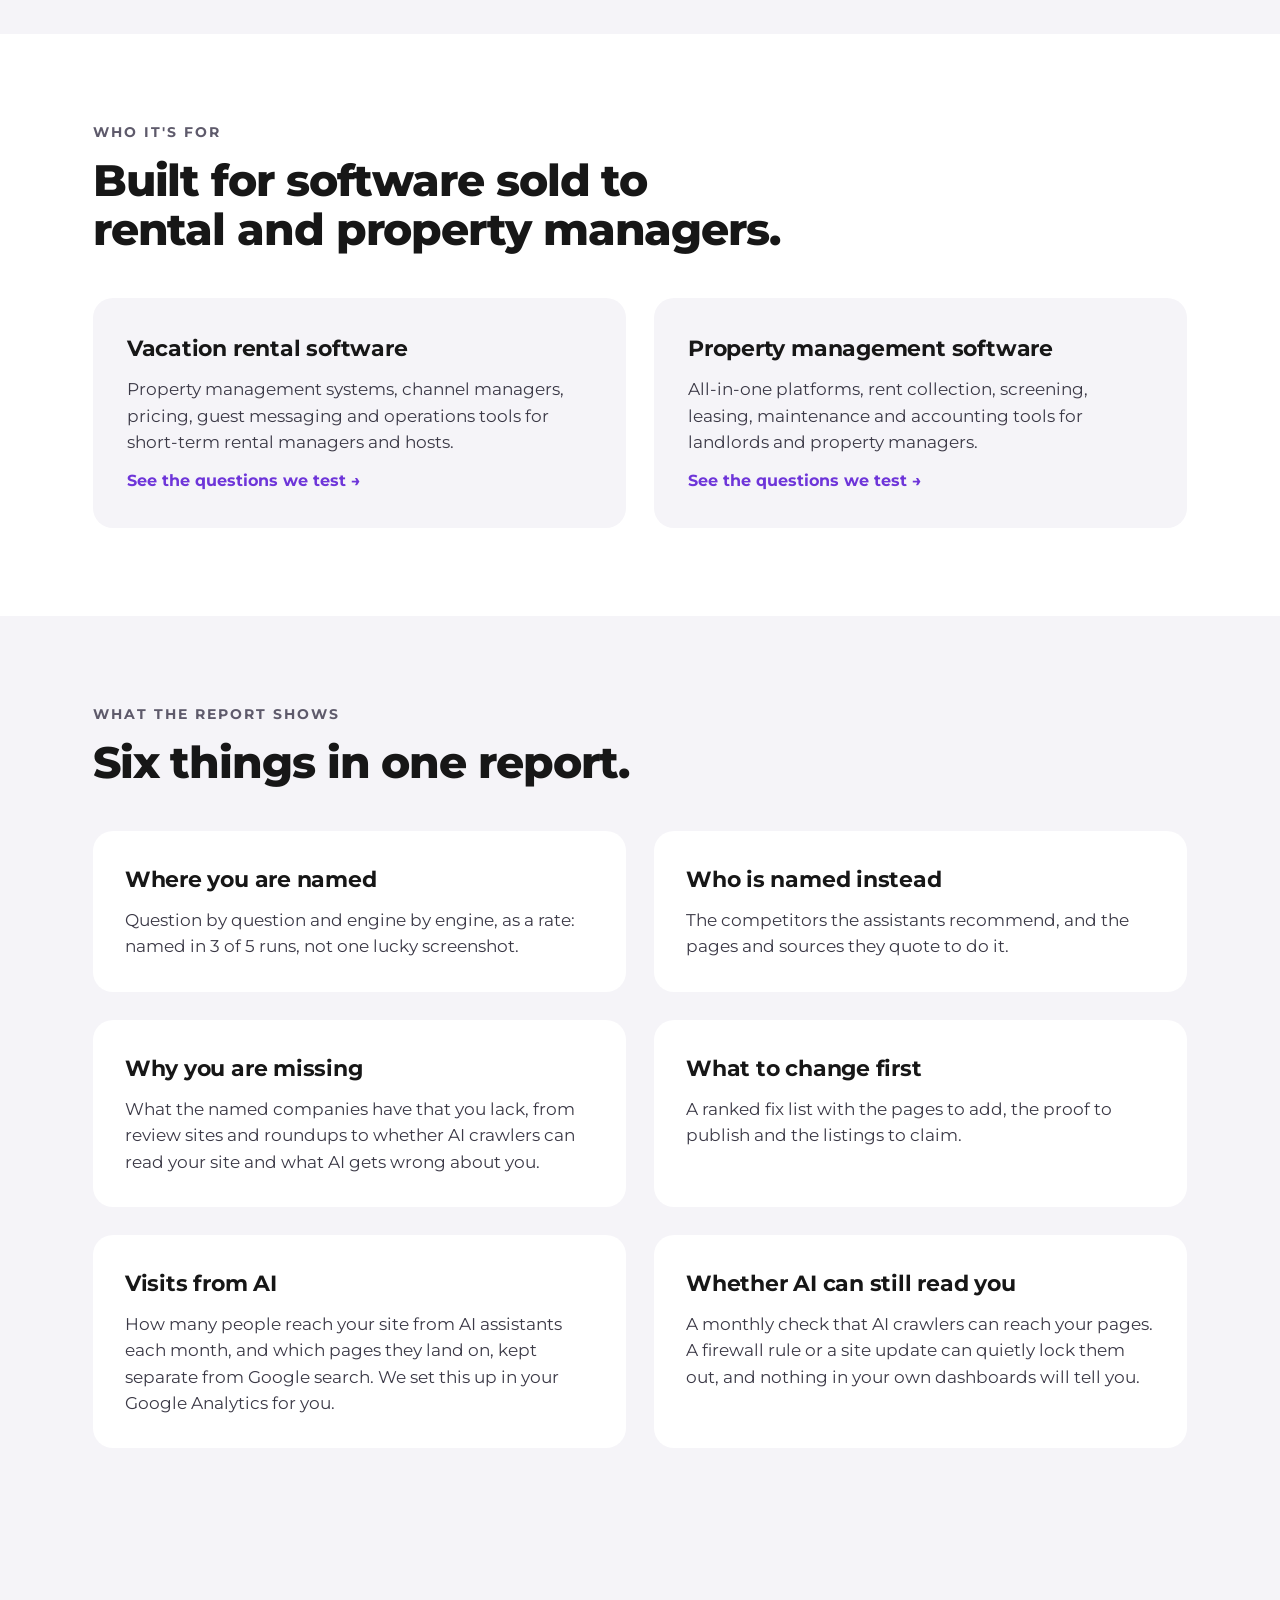
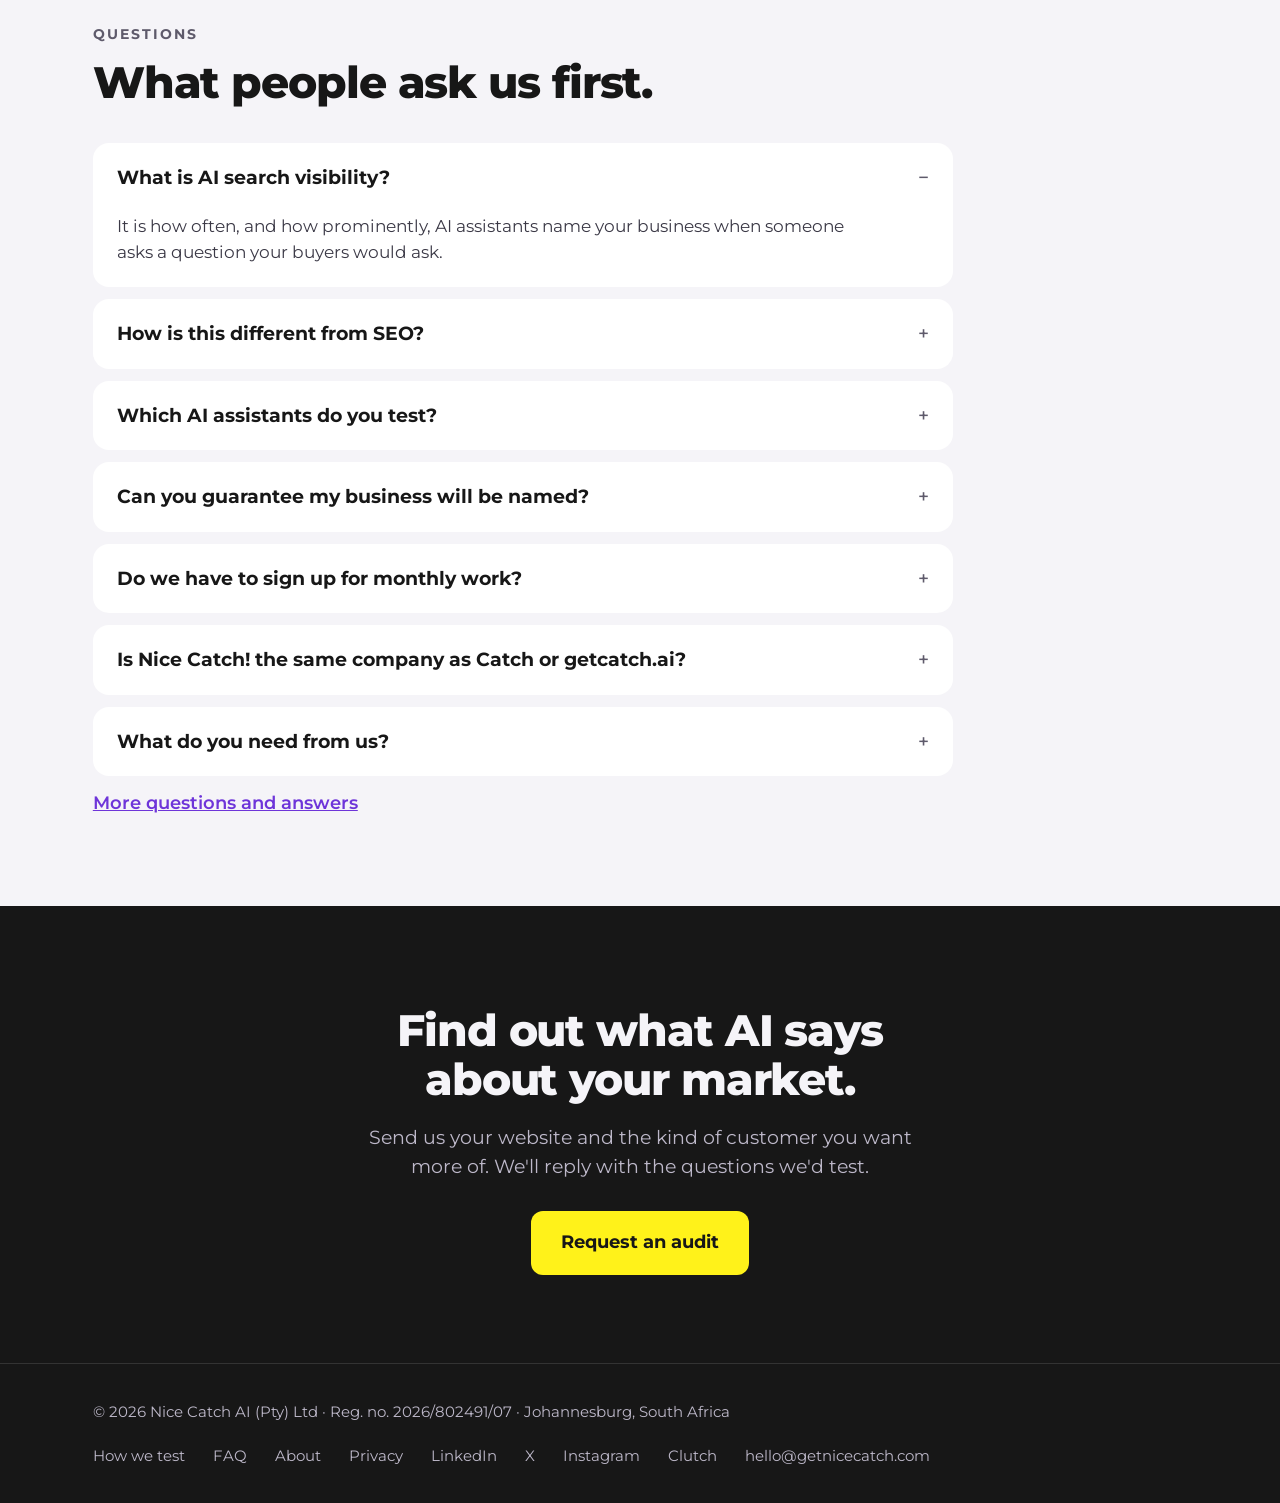
==== commit f5dc44b9: "Google Analytics (G-JMMJ8J6T3F) behind cookie consent; privacy notice page Co-Authored-By: Claude Op" ====
--- a/index.html
+++ b/index.html
@@ -148,6 +148,7 @@
 }
 </script>
 <link rel="stylesheet" href="/style.css">
+<script src="/consent.js" defer></script>
 </head>
 <body>
 <header class="dark">
@@ -263,6 +264,7 @@
 <a href="/method/">How we test</a>
 <a href="/faq/">FAQ</a>
 <a href="/about/">About</a>
+<a href="/privacy/">Privacy</a>
 <a href="https://www.linkedin.com/company/nicecatchai" rel="me">LinkedIn</a>
 <a href="https://x.com/nicecatchai" rel="me">X</a>
 <a href="https://www.instagram.com/nicecatchai" rel="me">Instagram</a>
--- a/style.css
+++ b/style.css
@@ -94,3 +94,9 @@
 .lede-dark a{color:var(--lime-ink);font-weight:600}
 .white details{background:var(--paper)}
 .white .qlist li,.white .steps li{background:var(--paper)}
+.cookie{position:fixed;left:16px;right:16px;bottom:calc(16px + env(safe-area-inset-bottom,0px));z-index:50;max-width:720px;margin:0 auto;background:var(--ink-2);color:var(--paper);border:1px solid var(--ink-3);border-radius:16px;padding:16px 20px;display:flex;flex-wrap:wrap;gap:12px 20px;align-items:center;justify-content:space-between;box-shadow:0 10px 30px rgba(0,0,0,.35)}
+.cookie p{margin:0;font-size:15px;color:var(--soft);flex:1 1 320px}
+.cookie a{color:var(--lav)}
+.cookie-btns{display:flex;gap:10px}
+.cookie .btn{padding:10px 18px;font-size:15px}
+.btn.ghost{background:transparent;color:var(--paper);border:1px solid var(--ink-3)}
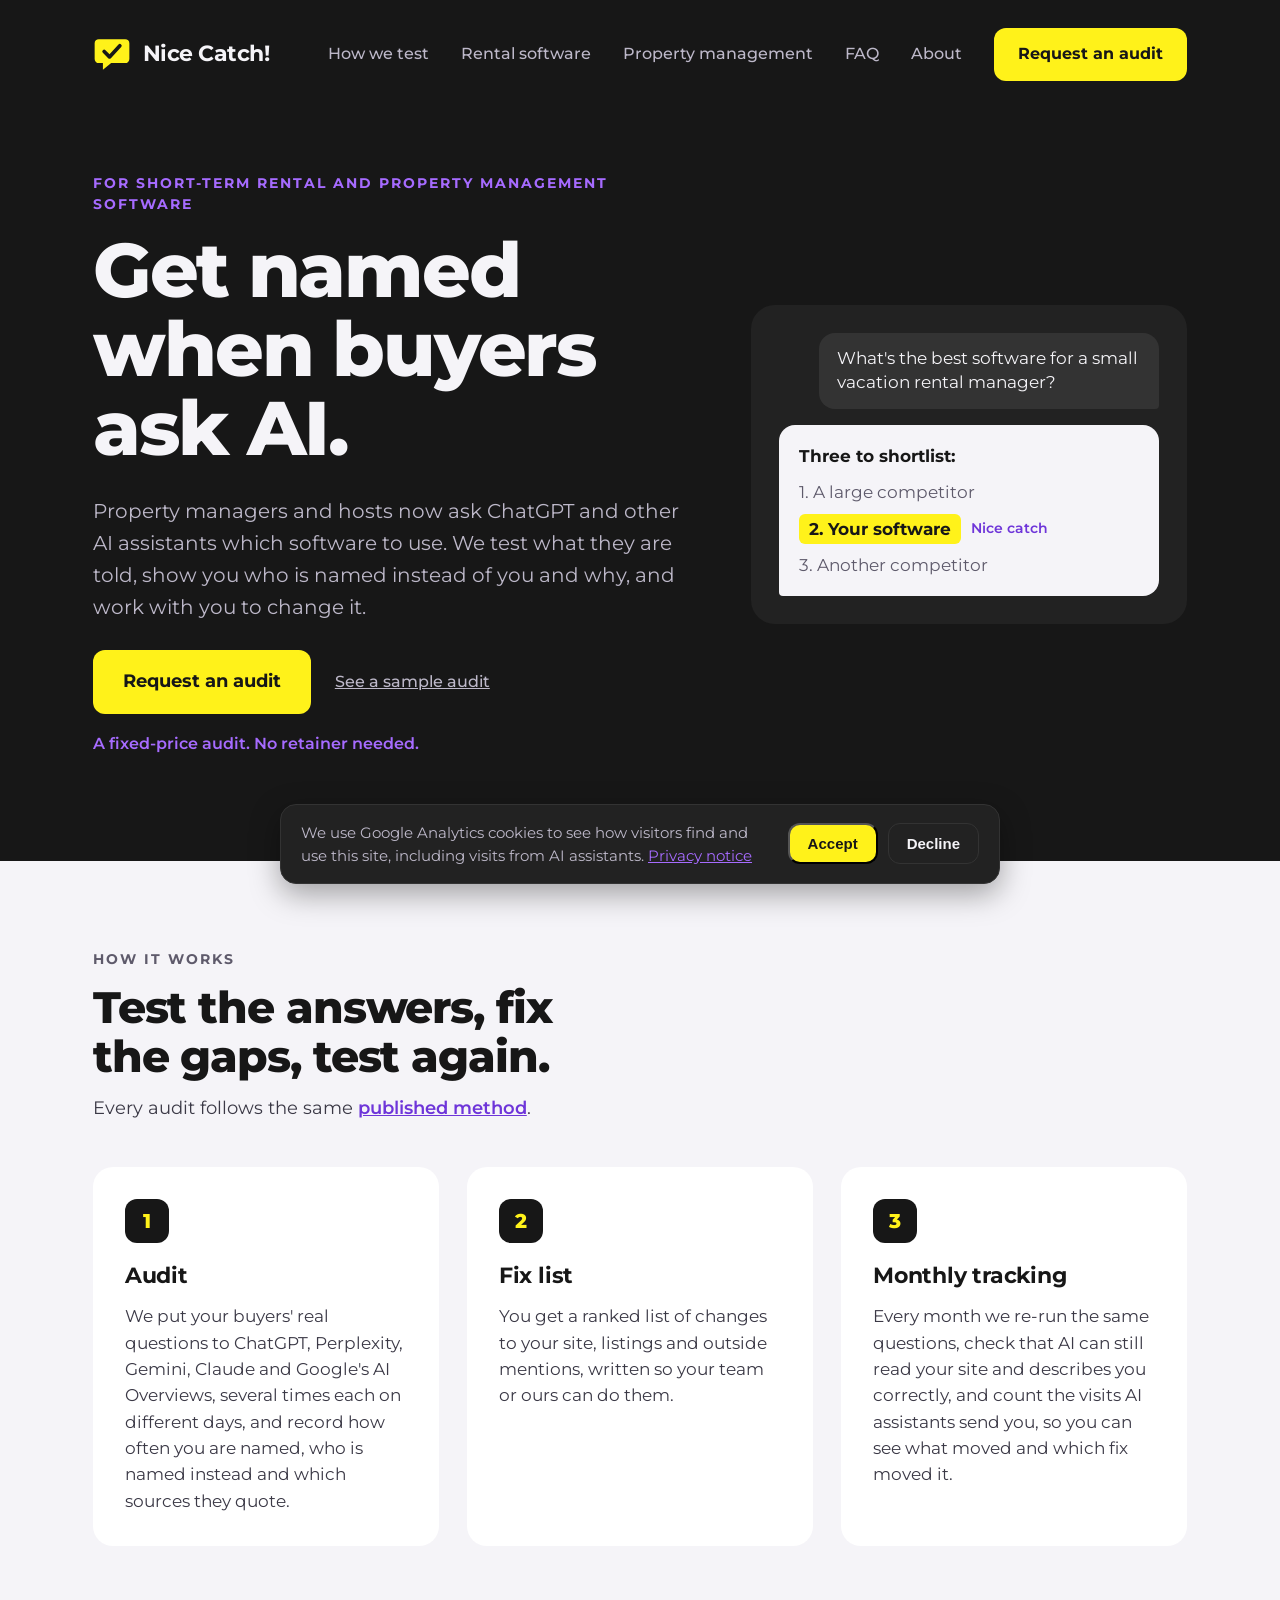
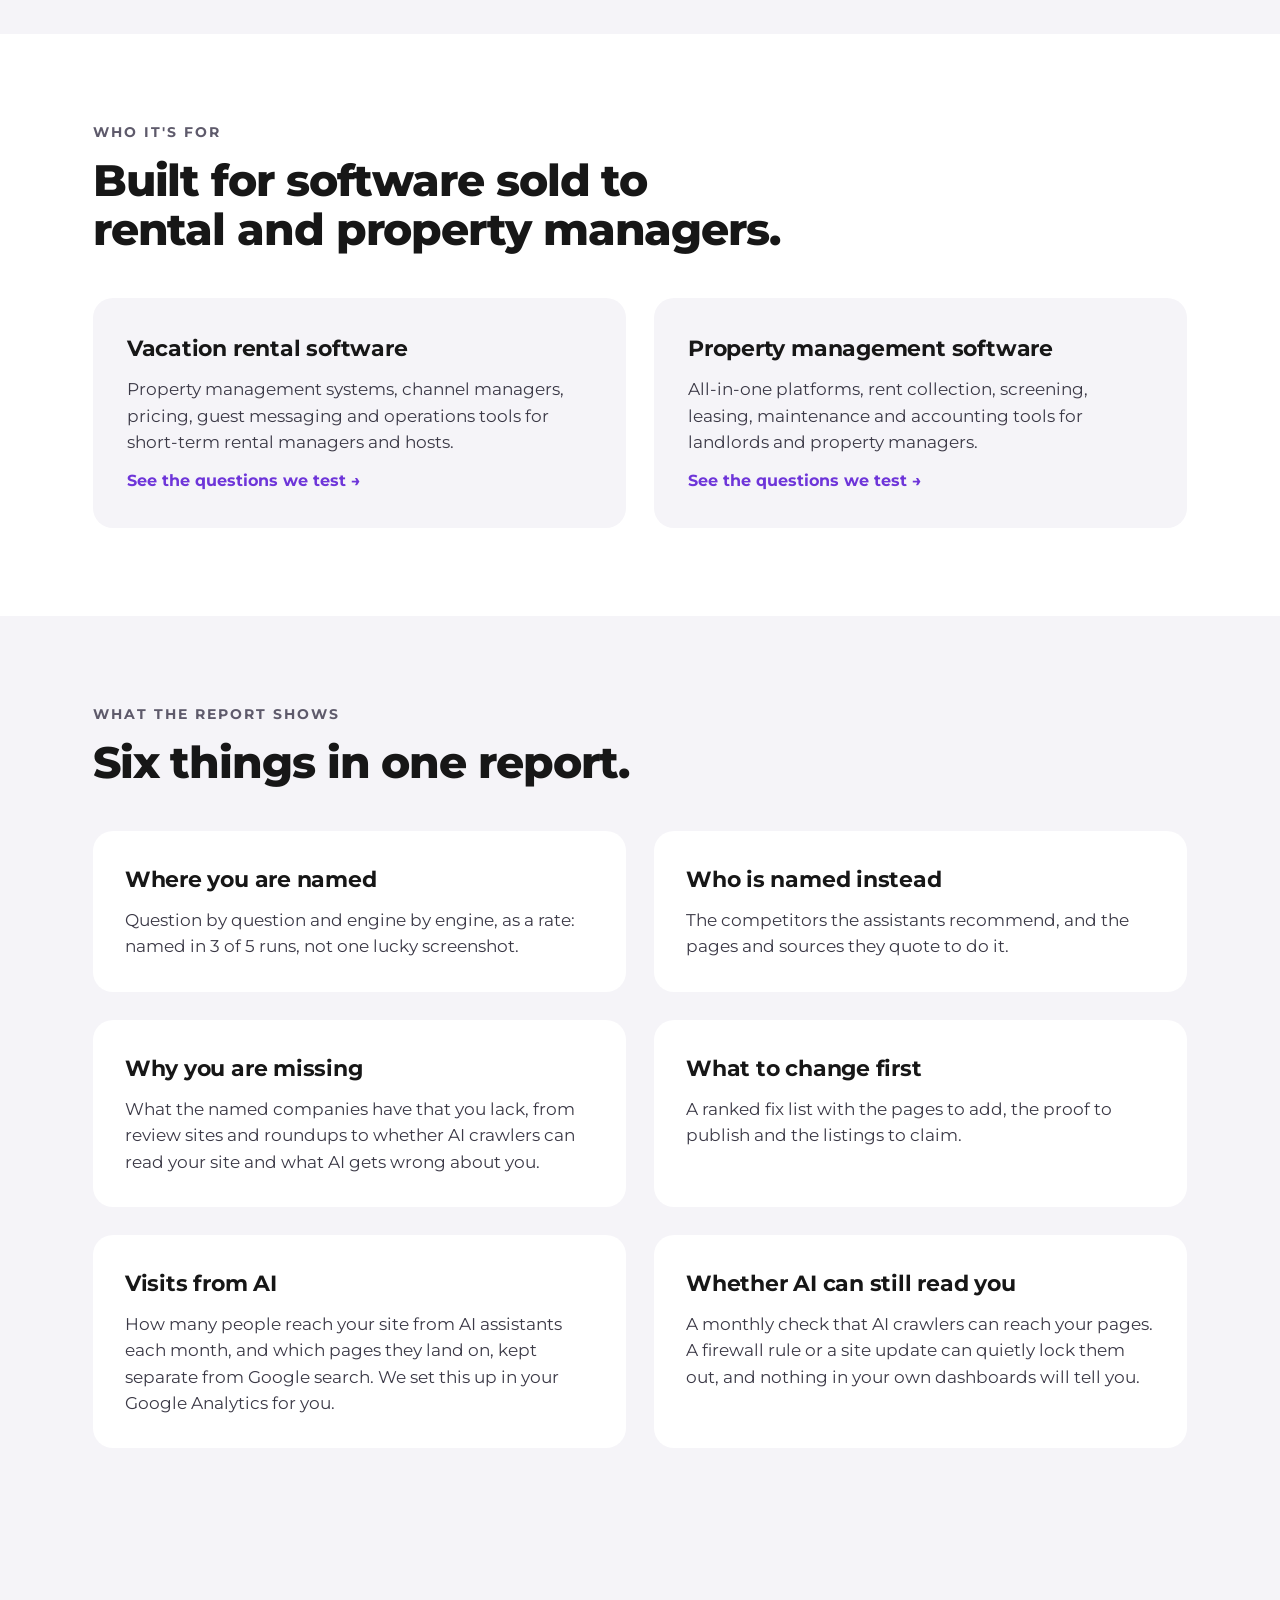
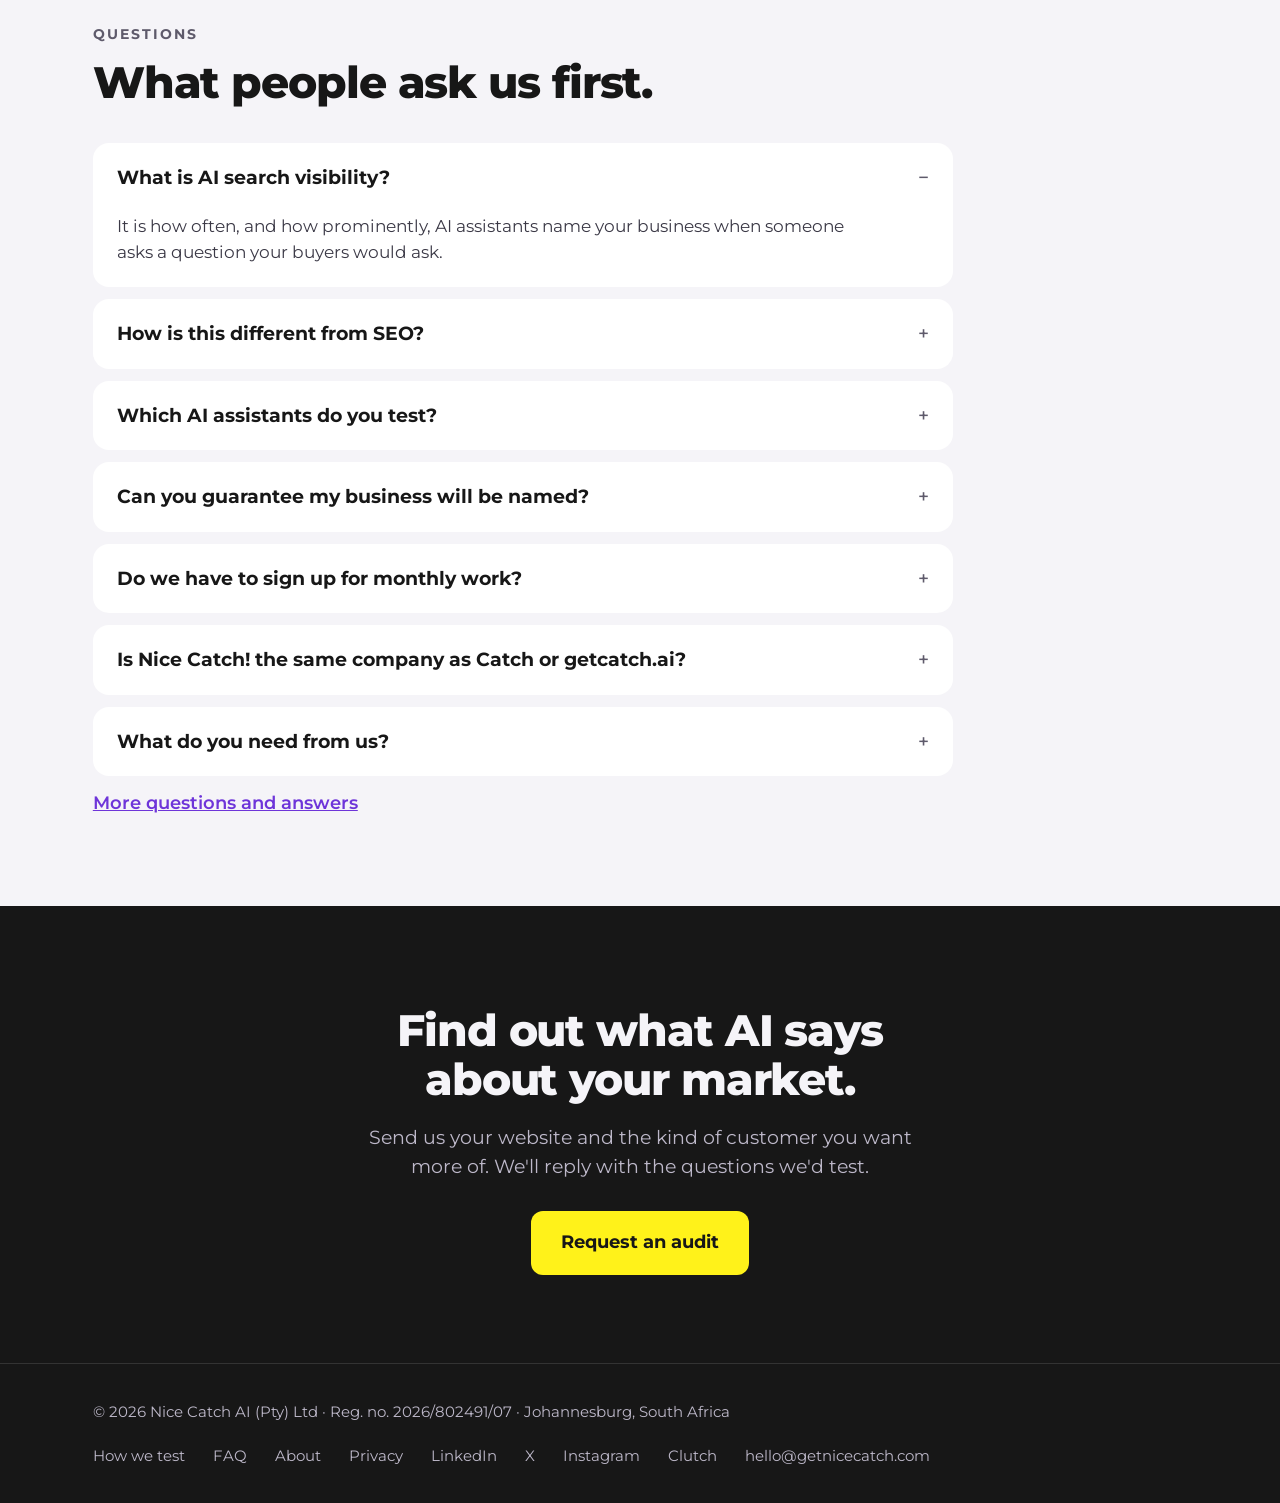
==== commit 8bb001a2: "Share image (og:image, Twitter card) on all pages; sample audit link in homepage hero Co-Authored-By" ====
--- a/index.html
+++ b/index.html
@@ -2,6 +2,12 @@
 <html lang="en">
 <head>
 <meta charset="utf-8">
+<meta property="og:image" content="https://getnicecatch.com/og-image.png">
+<meta property="og:image:width" content="1200">
+<meta property="og:image:height" content="630">
+<meta name="twitter:card" content="summary_large_image">
+<meta name="twitter:site" content="@nicecatchai">
+<meta name="twitter:image" content="https://getnicecatch.com/og-image.png">
 <meta name="viewport" content="width=device-width, initial-scale=1">
 <title>Nice Catch! | Get named when buyers ask AI</title>
 <meta name="description" content="AI search visibility audits for short-term rental and property management software companies. We test what AI tells property managers, show who is named instead of you, and why.">
@@ -173,7 +179,7 @@
 <p class="lede">Property managers and hosts now ask ChatGPT and other AI assistants which software to use. We test what they are told, show you who is named instead of you and why, and work with you to change it.</p>
 <div class="cta">
 <a class="btn big" href="mailto:hello@getnicecatch.com?subject=Audit%20request">Request an audit</a>
-<a class="mail" href="mailto:hello@getnicecatch.com">hello@getnicecatch.com</a>
+<a class="mail" href="/sample-audit/">See a sample audit</a>
 </div>
 <p class="promise">A fixed-price audit. No retainer needed.</p>
 </div>
